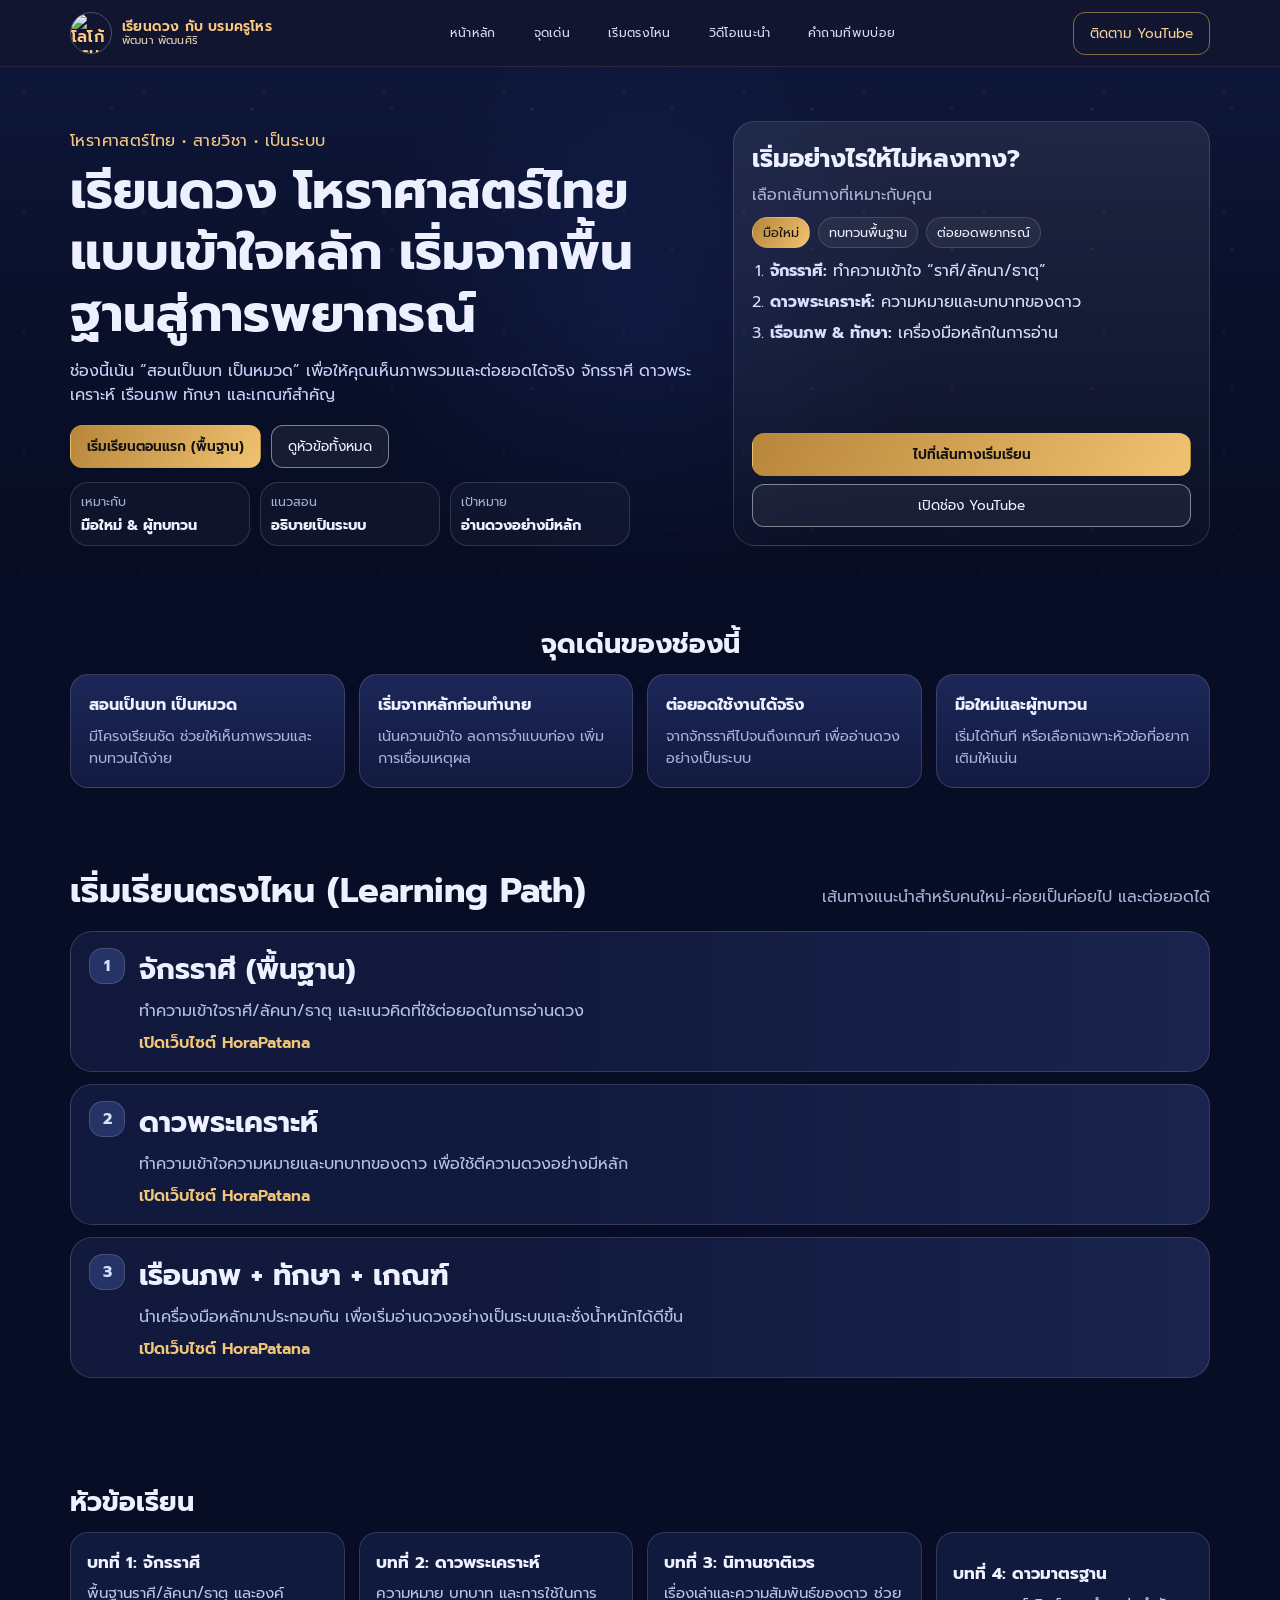
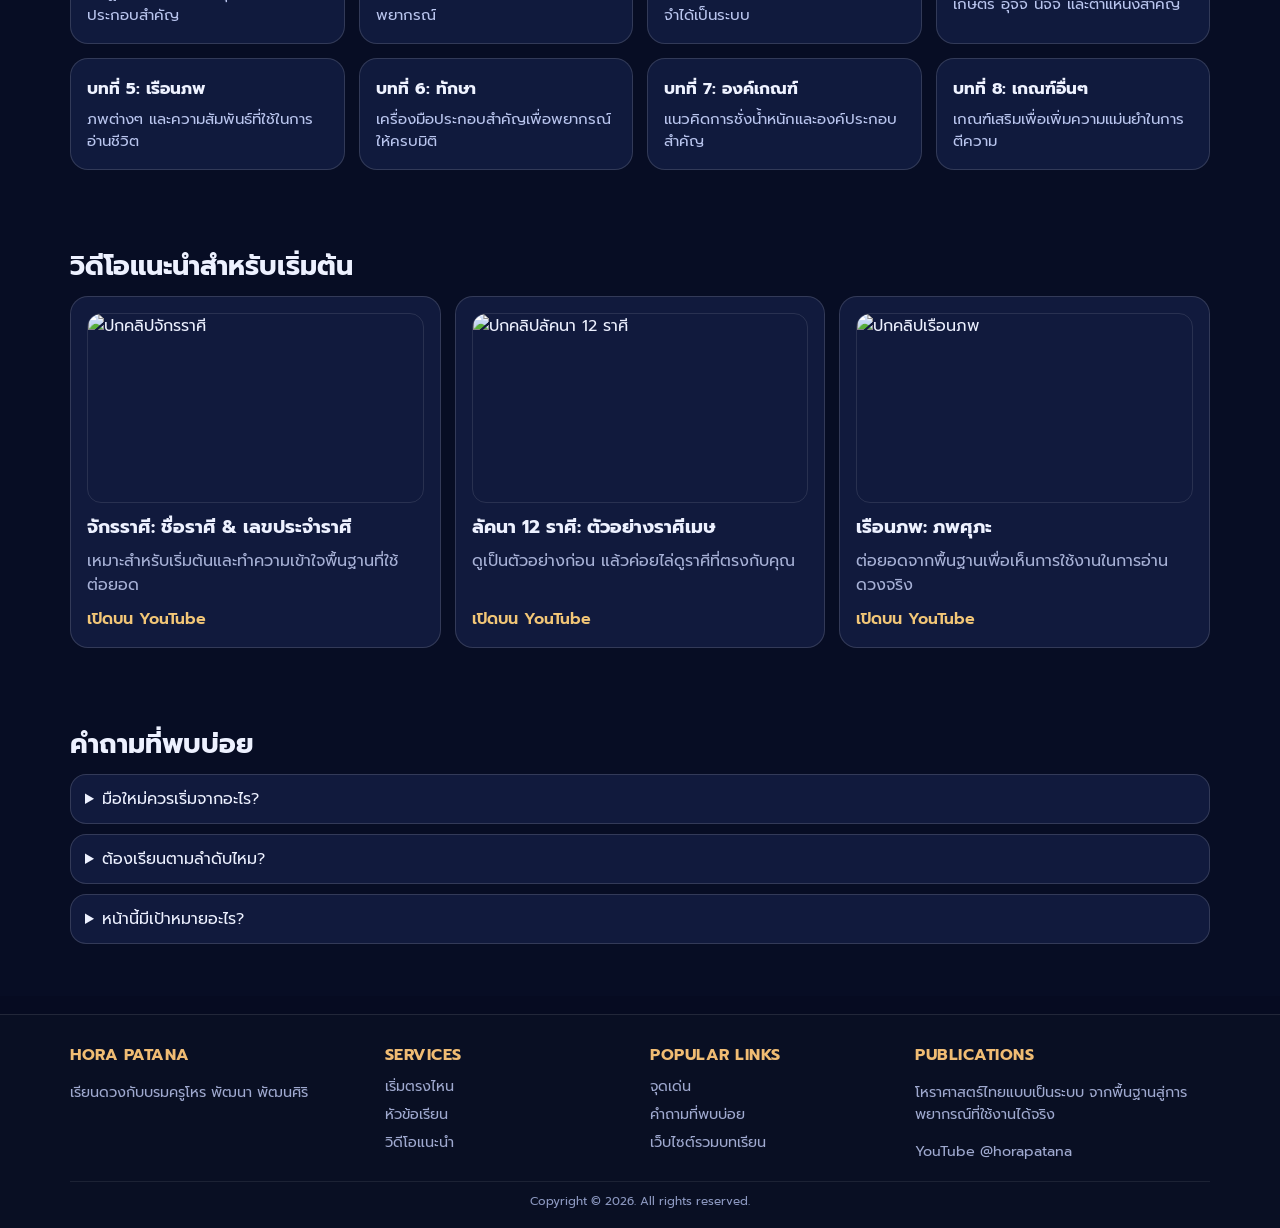
==== index.html @ c42ffae3 "Add files via upload" ====
<!DOCTYPE html>
<html lang="th">
  <head>
    <meta charset="UTF-8" />
    <meta name="viewport" content="width=device-width, initial-scale=1.0" />
    <title>เรียนดวงกับบรมครูโหร | Landing Page</title>
    <meta
      name="description"
      content="Landing page แนะนำการเรียนโหราศาสตร์ไทยแบบเป็นระบบจากพื้นฐานสู่การพยากรณ์"
    />
    <link rel="preconnect" href="https://fonts.googleapis.com" />
    <link rel="preconnect" href="https://fonts.gstatic.com" crossorigin />
    <link
      href="https://fonts.googleapis.com/css2?family=Prompt:wght@300;400;500;600;700&display=swap"
      rel="stylesheet"
    />
    <link rel="stylesheet" href="styles.css" />
  </head>
  <body>
    <header class="site-header" id="top">
      <div class="container nav-wrap">
        <a class="logo" href="#top" draggable="false">
          <img
            class="logo-mark"
            src="C:/Users/ADMIN999/.cursor/projects/c-Users-ADMIN999-OneDrive-Desktop-New-folder/assets/c__Users_ADMIN999_AppData_Roaming_Cursor_User_workspaceStorage_b27bbf52582cf2f184b9f9a154498029_images_channels4_profile-04f10a91-3b5a-4180-96c0-086bf38eebc3.png"
            alt="โลโก้บรมครูโหร"
            draggable="false"
          />
          <span class="logo-text">
            เรียนดวง กับ บรมครูโหร
            <small>พัฒนา พัฒนศิริ</small>
          </span>
        </a>
        <nav class="main-nav" aria-label="เมนูหลัก">
          <a href="#top">หน้าหลัก</a>
          <a href="#highlights">จุดเด่น</a>
          <a href="#path">เริ่มตรงไหน</a>
          <a href="#videos">วิดีโอแนะนำ</a>
          <a href="#faq">คำถามที่พบบ่อย</a>
        </nav>
        <a class="btn btn-outline" href="https://www.youtube.com/@horapatana/videos" target="_blank" rel="noreferrer">ติดตาม YouTube</a>
      </div>
    </header>

    <main>
      <section class="hero">
        <div class="container hero-a">
          <div class="hero-main">
            <p class="hero-kicker">โหราศาสตร์ไทย • สายวิชา • เป็นระบบ</p>
            <h1>เรียนดวง โหราศาสตร์ไทย แบบเข้าใจหลัก เริ่มจากพื้นฐานสู่การพยากรณ์</h1>
            <p class="hero-desc">
              ช่องนี้เน้น “สอนเป็นบท เป็นหมวด” เพื่อให้คุณเห็นภาพรวมและต่อยอดได้จริง
              จักรราศี ดาวพระเคราะห์ เรือนภพ ทักษา และเกณฑ์สำคัญ
            </p>
            <div class="hero-actions">
              <a class="btn btn-gold" href="#path">เริ่มเรียนตอนแรก (พื้นฐาน)</a>
              <a class="btn btn-ghost light" href="#topics">ดูหัวข้อทั้งหมด</a>
            </div>
            <div class="hero-mini-grid hero-mini-below">
              <div class="hero-mini-card">
                <span>เหมาะกับ</span>
                <strong>มือใหม่ & ผู้ทบทวน</strong>
              </div>
              <div class="hero-mini-card">
                <span>แนวสอน</span>
                <strong>อธิบายเป็นระบบ</strong>
              </div>
              <div class="hero-mini-card">
                <span>เป้าหมาย</span>
                <strong>อ่านดวงอย่างมีหลัก</strong>
              </div>
            </div>
          </div>

          <aside class="hero-guide-card">
            <h3>เริ่มอย่างไรให้ไม่หลงทาง?</h3>
            <p>เลือกเส้นทางที่เหมาะกับคุณ</p>
            <div class="hero-guide-tags">
              <span class="active">มือใหม่</span>
              <span>ทบทวนพื้นฐาน</span>
              <span>ต่อยอดพยากรณ์</span>
            </div>
            <ol>
              <li><strong>จักรราศี:</strong> ทำความเข้าใจ “ราศี/ลัคนา/ธาตุ”</li>
              <li><strong>ดาวพระเคราะห์:</strong> ความหมายและบทบาทของดาว</li>
              <li><strong>เรือนภพ & ทักษา:</strong> เครื่องมือหลักในการอ่าน</li>
            </ol>
            <a class="btn btn-gold guide-main-btn" href="#path">ไปที่เส้นทางเริ่มเรียน</a>
            <a class="btn btn-ghost light guide-sub-btn" href="https://www.youtube.com/@horapatana/videos" target="_blank" rel="noreferrer">เปิดช่อง YouTube</a>
          </aside>
        </div>
      </section>

      <section id="highlights" class="section section-dark">
        <div class="container">
          <h2 class="section-title">จุดเด่นของช่องนี้</h2>
          <div class="features-row">
            <article class="feature-card">
              <h3>สอนเป็นบท เป็นหมวด</h3>
              <p>มีโครงเรียนชัด ช่วยให้เห็นภาพรวมและทบทวนได้ง่าย</p>
            </article>
            <article class="feature-card">
              <h3>เริ่มจากหลักก่อนทำนาย</h3>
              <p>เน้นความเข้าใจ ลดการจำแบบท่อง เพิ่มการเชื่อมเหตุผล</p>
            </article>
            <article class="feature-card">
              <h3>ต่อยอดใช้งานได้จริง</h3>
              <p>จากจักรราศีไปจนถึงเกณฑ์ เพื่ออ่านดวงอย่างเป็นระบบ</p>
            </article>
            <article class="feature-card">
              <h3>มือใหม่และผู้ทบทวน</h3>
              <p>เริ่มได้ทันที หรือเลือกเฉพาะหัวข้อที่อยากเติมให้แน่น</p>
            </article>
          </div>
        </div>
      </section>

      <section id="path" class="section section-dark compact-top">
        <div class="container">
          <div class="path-head">
            <h2>เริ่มเรียนตรงไหน (Learning Path)</h2>
            <p>เส้นทางแนะนำสำหรับคนใหม่-ค่อยเป็นค่อยไป และต่อยอดได้</p>
          </div>

          <div class="path-list">
            <article class="path-item">
              <span class="path-number">1</span>
              <div class="path-content">
                <h3>จักรราศี (พื้นฐาน)</h3>
                <p>ทำความเข้าใจราศี/ลัคนา/ธาตุ และแนวคิดที่ใช้ต่อยอดในการอ่านดวง</p>
                <a href="coming-soon.html">เปิดเว็บไซต์ HoraPatana</a>
              </div>
            </article>
            <article class="path-item">
              <span class="path-number">2</span>
              <div class="path-content">
                <h3>ดาวพระเคราะห์</h3>
                <p>ทำความเข้าใจความหมายและบทบาทของดาว เพื่อใช้ตีความดวงอย่างมีหลัก</p>
                <a href="coming-soon.html">เปิดเว็บไซต์ HoraPatana</a>
              </div>
            </article>
            <article class="path-item">
              <span class="path-number">3</span>
              <div class="path-content">
                <h3>เรือนภพ + ทักษา + เกณฑ์</h3>
                <p>นำเครื่องมือหลักมาประกอบกัน เพื่อเริ่มอ่านดวงอย่างเป็นระบบและชั่งน้ำหนักได้ดีขึ้น</p>
                <a href="coming-soon.html">เปิดเว็บไซต์ HoraPatana</a>
              </div>
            </article>
          </div>

        </div>
      </section>

      <section id="topics" class="section section-dark">
        <div class="container">
          <h2 class="section-title">หัวข้อเรียน</h2>
          <div class="zodiac-grid" aria-label="หมวดบทเรียน">
            <a class="zodiac-item" href="coming-soon.html">
              <h3>บทที่ 1: จักรราศี</h3>
              <p>พื้นฐานราศี/ลัคนา/ธาตุ และองค์ประกอบสำคัญ</p>
            </a>
            <a class="zodiac-item" href="coming-soon.html">
              <h3>บทที่ 2: ดาวพระเคราะห์</h3>
              <p>ความหมาย บทบาท และการใช้ในการพยากรณ์</p>
            </a>
            <a class="zodiac-item" href="coming-soon.html">
              <h3>บทที่ 3: นิทานชาติเวร</h3>
              <p>เรื่องเล่าและความสัมพันธ์ของดาว ช่วยจำได้เป็นระบบ</p>
            </a>
            <a class="zodiac-item" href="coming-soon.html">
              <h3>บทที่ 4: ดาวมาตรฐาน</h3>
              <p>เกษตร อุจจ์ นิจจ์ และตำแหน่งสำคัญ</p>
            </a>
            <a class="zodiac-item" href="coming-soon.html">
              <h3>บทที่ 5: เรือนภพ</h3>
              <p>ภพต่างๆ และความสัมพันธ์ที่ใช้ในการอ่านชีวิต</p>
            </a>
            <a class="zodiac-item" href="coming-soon.html">
              <h3>บทที่ 6: ทักษา</h3>
              <p>เครื่องมือประกอบสำคัญเพื่อพยากรณ์ให้ครบมิติ</p>
            </a>
            <a class="zodiac-item" href="coming-soon.html">
              <h3>บทที่ 7: องค์เกณฑ์</h3>
              <p>แนวคิดการชั่งน้ำหนักและองค์ประกอบสำคัญ</p>
            </a>
            <a class="zodiac-item" href="coming-soon.html">
              <h3>บทที่ 8: เกณฑ์อื่นๆ</h3>
              <p>เกณฑ์เสริมเพื่อเพิ่มความแม่นยำในการตีความ</p>
            </a>
          </div>
        </div>
      </section>

      <section id="videos" class="section section-dark compact-top">
        <div class="container">
          <h2 class="section-title">วิดีโอแนะนำสำหรับเริ่มต้น</h2>
          <div class="video-row">
            <a class="video-card" href="https://www.youtube.com/watch?v=SZihIAw5Z1U" target="_blank" rel="noreferrer">
              <img class="video-thumb" src="https://img.youtube.com/vi/SZihIAw5Z1U/hqdefault.jpg" alt="ปกคลิปจักรราศี" />
              <h3>จักรราศี: ชื่อราศี & เลขประจำราศี</h3>
              <p>เหมาะสำหรับเริ่มต้นและทำความเข้าใจพื้นฐานที่ใช้ต่อยอด</p>
              <span class="video-link">เปิดบน YouTube</span>
            </a>
            <a class="video-card" href="https://www.youtube.com/watch?v=azlCmccQvAM" target="_blank" rel="noreferrer">
              <img class="video-thumb" src="https://img.youtube.com/vi/azlCmccQvAM/hqdefault.jpg" alt="ปกคลิปลัคนา 12 ราศี" />
              <h3>ลัคนา 12 ราศี: ตัวอย่างราศีเมษ</h3>
              <p>ดูเป็นตัวอย่างก่อน แล้วค่อยไล่ดูราศีที่ตรงกับคุณ</p>
              <span class="video-link">เปิดบน YouTube</span>
            </a>
            <a class="video-card" href="https://www.youtube.com/watch?v=VV6qqgddjss" target="_blank" rel="noreferrer">
              <img class="video-thumb" src="https://img.youtube.com/vi/VV6qqgddjss/hqdefault.jpg" alt="ปกคลิปเรือนภพ" />
              <h3>เรือนภพ: ภพศุภะ</h3>
              <p>ต่อยอดจากพื้นฐานเพื่อเห็นการใช้งานในการอ่านดวงจริง</p>
              <span class="video-link">เปิดบน YouTube</span>
            </a>
          </div>
        </div>
      </section>

      <section id="faq" class="section section-dark compact-top">
        <div class="container">
          <h2 class="section-title">คำถามที่พบบ่อย</h2>
          <div class="faq-list">
            <details>
              <summary>มือใหม่ควรเริ่มจากอะไร?</summary>
              <p>เริ่มจากจักรราศี แล้วค่อยต่อด้วยดาวพระเคราะห์ และเรือนภพ + ทักษา</p>
            </details>
            <details>
              <summary>ต้องเรียนตามลำดับไหม?</summary>
              <p>แนะนำให้เรียงช่วงพื้นฐานก่อน หลังจากนั้นเลือกหัวข้อเสริมได้ตามจุดอ่อน</p>
            </details>
            <details>
              <summary>หน้านี้มีเป้าหมายอะไร?</summary>
              <p>เป็นหน้าแนะนำช่องและนำทางการเรียนให้คนใหม่เริ่มได้ทันที</p>
            </details>
          </div>
        </div>
      </section>
    </main>

    <footer class="site-footer">
      <div class="container footer-grid">
        <div>
          <h4>HORA PATANA</h4>
          <p>เรียนดวงกับบรมครูโหร พัฒนา พัฒนศิริ</p>
        </div>
        <div>
          <h4>SERVICES</h4>
          <ul>
            <li><a href="#path">เริ่มตรงไหน</a></li>
            <li><a href="#topics">หัวข้อเรียน</a></li>
            <li><a href="#videos">วิดีโอแนะนำ</a></li>
          </ul>
        </div>
        <div>
          <h4>POPULAR LINKS</h4>
          <ul>
            <li><a href="#highlights">จุดเด่น</a></li>
            <li><a href="#faq">คำถามที่พบบ่อย</a></li>
            <li><a href="https://onothai.github.io/M1/" target="_blank" rel="noreferrer">เว็บไซต์รวมบทเรียน</a></li>
          </ul>
        </div>
        <div>
          <h4>PUBLICATIONS</h4>
          <p>โหราศาสตร์ไทยแบบเป็นระบบ จากพื้นฐานสู่การพยากรณ์ที่ใช้งานได้จริง</p>
          <a href="https://www.youtube.com/@horapatana/videos" target="_blank" rel="noreferrer">YouTube @horapatana</a>
        </div>
      </div>
      <div class="container copyright">Copyright © <span id="year"></span>. All rights reserved.</div>
    </footer>

    <script src="script.js"></script>
  </body>
</html>
---- styles.css ----
:root {
  --bg: #060b21;
  --bg2: #0a1333;
  --text: #edf1ff;
  --muted: #a7b1d6;
  --gold: #d5a55a;
  --card: #111a3d;
  --line: rgba(255, 255, 255, 0.14);
}

* {
  box-sizing: border-box;
}

html,
body {
  margin: 0;
  padding: 0;
  font-family: "Prompt", sans-serif;
  color: var(--text);
  background: var(--bg);
}

a {
  text-decoration: none;
  color: inherit;
}

.container {
  width: min(1140px, 92%);
  margin: 0 auto;
}

img {
  max-width: 100%;
  height: auto;
}

.site-header {
  background: #11152f;
  border-bottom: 1px solid rgba(255, 255, 255, 0.08);
  position: sticky;
  top: 0;
  z-index: 20;
}

.nav-wrap {
  min-height: 66px;
  display: flex;
  align-items: center;
  justify-content: space-between;
  gap: 16px;
}

.logo {
  display: inline-flex;
  align-items: center;
  gap: 10px;
  color: #ffca80;
  font-weight: 600;
  letter-spacing: 0.2px;
  line-height: 1.05;
}

.logo-mark {
  width: 42px;
  height: 42px;
  border-radius: 999px;
  object-fit: cover;
  border: 1px solid rgba(255, 255, 255, 0.25);
  flex: 0 0 42px;
}

.logo-text {
  display: inline-flex;
  flex-direction: column;
  font-size: 0.86rem;
  white-space: nowrap;
}

.logo-text small {
  font-size: 0.68rem;
  color: #e8d7b9;
  margin-top: 1px;
  font-weight: 400;
}

.main-nav {
  display: flex;
  gap: 20px;
}

.main-nav a {
  text-transform: uppercase;
  font-size: 0.77rem;
  color: #d6dcfa;
  letter-spacing: 0.3px;
  padding: 5px 9px;
  border-radius: 10px;
  transition: background-color 0.2s ease, color 0.2s ease;
}

.main-nav a:hover {
  background: rgba(255, 255, 255, 0.1);
  color: #ffffff;
}

.btn {
  display: inline-flex;
  align-items: center;
  justify-content: center;
  border-radius: 12px;
  padding: 10px 16px;
  font-size: 0.85rem;
  border: 1px solid transparent;
  transition: 0.2s ease;
}

.btn:hover {
  opacity: 0.9;
}

.btn-outline {
  border-color: rgba(213, 165, 90, 0.6);
  color: #f3cf95;
}

.btn-ghost {
  border-color: rgba(255, 255, 255, 0.45);
  color: var(--text);
}

.btn-ghost.light {
  background: rgba(255, 255, 255, 0.06);
}

.btn-gold {
  background: linear-gradient(120deg, #b8863b, #f0c270);
  color: #111;
  font-weight: 600;
}

.hero {
  padding: 54px 0 26px;
  background: linear-gradient(rgba(6, 11, 33, 0.5), rgba(6, 11, 33, 0.75)),
    radial-gradient(circle at center, rgba(70, 106, 252, 0.3), transparent 42%),
    radial-gradient(circle at 20% 20%, rgba(255, 255, 255, 0.14) 0 1px, transparent 2px),
    radial-gradient(circle at 80% 30%, rgba(255, 255, 255, 0.14) 0 1px, transparent 2px),
    linear-gradient(180deg, #172251 0%, #091026 100%);
  background-size: auto, auto, 120px 120px, 140px 140px, auto;
}

.hero-a {
  display: grid;
  grid-template-columns: 1.2fr 0.9fr;
  gap: 28px;
  align-items: start;
}

.hero-main {
  padding-top: 8px;
}

.hero-kicker {
  color: #f5c889;
  margin: 0 0 8px;
  letter-spacing: 0.4px;
}

.hero h1 {
  margin: 0 0 14px;
  font-size: clamp(2.2rem, 4vw, 4.1rem);
  line-height: 1.2;
  text-transform: none;
}

.hero-desc {
  color: #cad3f8;
  max-width: 70ch;
  margin: 0 0 18px;
}

.hero-actions {
  display: flex;
  gap: 10px;
  margin-bottom: 14px;
}

.hero-mini-grid {
  display: grid;
  gap: 10px;
  grid-template-columns: repeat(3, minmax(0, 1fr));
}

.hero-mini-below {
  margin-top: 6px;
  max-width: 560px;
}

.hero-mini-card {
  border: 1px solid var(--line);
  background: rgba(255, 255, 255, 0.03);
  border-radius: 18px;
  padding: 9px 10px;
}

.hero-mini-card span {
  color: var(--muted);
  font-size: 0.78rem;
  display: block;
}

.hero-mini-card strong {
  margin-top: 3px;
  font-size: 0.9rem;
  display: block;
}

.hero-guide-card {
  border: 1px solid var(--line);
  background: linear-gradient(180deg, rgba(255, 255, 255, 0.08), rgba(255, 255, 255, 0.02));
  border-radius: 22px;
  padding: 18px;
  align-self: stretch;
  height: 100%;
  display: flex;
  flex-direction: column;
}

.hero-guide-card h3 {
  margin: 0 0 6px;
  font-size: 1.55rem;
}

.hero-guide-card > p {
  margin: 0 0 10px;
  color: var(--muted);
}

.hero-guide-tags {
  display: flex;
  gap: 8px;
  margin-bottom: 10px;
  flex-wrap: wrap;
}

.hero-guide-tags span {
  border: 1px solid var(--line);
  background: rgba(255, 255, 255, 0.05);
  border-radius: 999px;
  padding: 5px 10px;
  font-size: 0.8rem;
}

.hero-guide-tags span.active {
  color: #131313;
  background: linear-gradient(120deg, #b8863b, #f0c270);
}

.hero-guide-card ol {
  margin: 0 0 12px 18px;
  padding: 0;
  line-height: 1.7;
}

.hero-guide-card li {
  margin-bottom: 4px;
  color: #d7dfff;
}

.guide-main-btn,
.guide-sub-btn {
  width: 100%;
}

.guide-main-btn {
  margin-top: auto;
}

.guide-sub-btn {
  margin-top: 8px;
}

.section {
  padding: 52px 0;
}

.section-dark {
  background: #070d24;
}

.section-title {
  text-align: center;
  text-transform: uppercase;
  margin: 0 0 10px;
  font-size: clamp(1.3rem, 2.1vw, 2rem);
}

#topics .section-title {
  text-align: left;
  text-transform: none;
}

#videos .section-title,
#faq .section-title {
  text-align: left;
  text-transform: none;
}

.section-subtitle {
  text-align: center;
  color: var(--muted);
  max-width: 80ch;
  margin: 0 auto 24px;
}

.features-row {
  display: grid;
  gap: 14px;
  grid-template-columns: repeat(4, minmax(0, 1fr));
}

.feature-card {
  background: linear-gradient(180deg, #1c2758, #121a40);
  border: 1px solid var(--line);
  padding: 18px;
  border-radius: 18px;
}

.feature-card h3 {
  margin: 0 0 8px;
  font-size: 1rem;
}

.feature-card p {
  margin: 0;
  color: var(--muted);
  font-size: 0.9rem;
}

.stats-band {
  background: linear-gradient(180deg, rgba(14, 27, 63, 0.8), rgba(10, 18, 43, 0.8)),
    radial-gradient(circle at 30% 30%, rgba(255, 255, 255, 0.14) 0 1px, transparent 2px);
  border-top: 1px solid rgba(255, 255, 255, 0.1);
  border-bottom: 1px solid rgba(255, 255, 255, 0.1);
}

.stats-grid {
  display: grid;
  grid-template-columns: repeat(4, minmax(0, 1fr));
  padding: 22px 0;
  gap: 10px;
}

.stat-item {
  display: flex;
  align-items: center;
  justify-content: center;
  gap: 10px;
  min-height: 34px;
}

.stat-icon {
  width: 22px;
  text-align: center;
  color: #eef2ff;
  font-size: 1.05rem;
  opacity: 0.95;
}

.stat-text {
  color: #eef2ff;
  font-size: 1.06rem;
  font-weight: 500;
  white-space: nowrap;
}

.zodiac-grid {
  display: grid;
  grid-template-columns: repeat(4, minmax(0, 1fr));
  gap: 14px;
}

.zodiac-item {
  border: 1px solid var(--line);
  background: #101a3d;
  padding: 14px 16px;
  text-align: left;
  display: flex;
  flex-direction: column;
  justify-content: center;
  border-radius: 18px;
  min-height: 112px;
  transition: transform 0.2s ease, border-color 0.2s ease, box-shadow 0.2s ease;
}

#topics .zodiac-item:hover {
  transform: translateY(-2px);
  border-color: rgba(213, 165, 90, 0.7);
  box-shadow: 0 10px 20px rgba(0, 0, 0, 0.24);
}

#topics .zodiac-item h3 {
  margin: 0 0 8px;
  font-size: 1.05rem;
  color: #eef2ff;
}

#topics .zodiac-item p {
  margin: 0;
  color: #b9c5ee;
  font-size: 0.94rem;
  line-height: 1.45;
}

.compact-top {
  padding-top: 24px;
}

.path-head {
  display: flex;
  align-items: baseline;
  justify-content: space-between;
  gap: 20px;
  margin-bottom: 14px;
}

.path-head h2 {
  margin: 0;
  font-size: clamp(1.5rem, 2.7vw, 2.2rem);
}

.path-head p {
  margin: 0;
  color: var(--muted);
}

.path-list {
  display: grid;
  gap: 12px;
}

.path-item {
  display: flex;
  align-items: flex-start;
  gap: 14px;
  border: 1px solid var(--line);
  border-radius: 22px;
  background: linear-gradient(270deg, rgba(86, 111, 210, 0.24), rgba(18, 26, 63, 0.95) 58%);
  padding: 16px 18px;
}

.path-number {
  width: 36px;
  height: 36px;
  border-radius: 14px;
  display: inline-flex;
  align-items: center;
  justify-content: center;
  background: rgba(94, 118, 209, 0.28);
  border: 1px solid rgba(255, 255, 255, 0.15);
  font-weight: 700;
  color: #d7e1ff;
  flex: 0 0 36px;
}

.path-content h3 {
  margin: 0 0 8px;
  font-size: 1.8rem;
}

.path-content p {
  margin: 0 0 8px;
  color: #b6c1ea;
}

.path-content a {
  color: #f2c677;
  font-weight: 600;
}

.path-cta {
  margin-top: 12px;
  border: 1px solid var(--line);
  border-radius: 16px;
  padding: 16px 18px;
  background: linear-gradient(90deg, rgba(255, 190, 100, 0.07), rgba(88, 112, 220, 0.12));
  display: flex;
  align-items: center;
  justify-content: space-between;
  gap: 16px;
}

.path-cta h3 {
  margin: 0 0 6px;
  font-size: 1.7rem;
}

.path-cta p {
  margin: 0;
  color: #cad3f8;
}

.path-cta-actions {
  display: flex;
  gap: 10px;
}

.two-col {
  display: grid;
  grid-template-columns: 1.1fr 1fr;
  gap: 20px;
}

.panel {
  border: 1px solid var(--line);
  background: #111a3d;
  padding: 18px;
}

.panel h2 {
  margin: 0 0 10px;
  text-transform: uppercase;
  font-size: 1.1rem;
}

.panel p {
  color: var(--muted);
  margin: 0 0 10px;
}

.bullet-list {
  margin: 0 0 18px;
  padding-left: 18px;
}

.bullet-list li {
  margin-bottom: 8px;
  color: #d1dbff;
}

.service-main {
  padding: 12px;
  background: rgba(255, 255, 255, 0.04);
  border: 1px solid var(--line);
}

.service-main h3 {
  margin: 0 0 6px;
}

.service-links {
  list-style: none;
  margin: 12px 0 0;
  padding: 0;
}

.service-links li + li {
  border-top: 1px solid rgba(255, 255, 255, 0.08);
}

.service-links a {
  display: block;
  padding: 10px 0;
  color: #d7dfff;
}

.video-row {
  display: grid;
  grid-template-columns: repeat(3, minmax(0, 1fr));
  gap: 14px;
}

.video-card {
  border: 1px solid var(--line);
  background: var(--card);
  padding: 16px;
  display: flex;
  flex-direction: column;
  border-radius: 18px;
  transition: transform 0.2s ease, border-color 0.2s ease, box-shadow 0.2s ease;
}

.video-card:hover {
  transform: translateY(-2px);
  border-color: rgba(213, 165, 90, 0.65);
  box-shadow: 0 10px 20px rgba(0, 0, 0, 0.25);
}

.video-thumb {
  width: 100%;
  aspect-ratio: 16 / 9;
  object-fit: cover;
  border-radius: 14px;
  border: 1px solid rgba(255, 255, 255, 0.1);
  margin-bottom: 10px;
}

.video-card h3 {
  margin: 0 0 8px;
}

.video-card p {
  margin: 0;
  color: var(--muted);
}

.video-link {
  margin-top: auto;
  padding-top: 10px;
  display: inline-flex;
  color: #f2c677;
  font-weight: 600;
}

.faq-list {
  max-width: none;
  width: 100%;
  margin: 0;
  display: grid;
  gap: 10px;
}

details {
  border: 1px solid var(--line);
  background: #111a3d;
  padding: 12px 14px;
  border-radius: 16px;
}

summary {
  cursor: pointer;
}

details p {
  color: var(--muted);
  margin: 8px 0 0;
}

.site-footer {
  background: #090f23;
  border-top: 1px solid rgba(255, 255, 255, 0.1);
  margin-top: 18px;
}

.footer-grid {
  padding: 28px 0 18px;
  display: grid;
  grid-template-columns: 1.2fr 1fr 1fr 1.2fr;
  gap: 20px;
}

.footer-grid h4 {
  color: #f0bc73;
  margin: 0 0 8px;
  letter-spacing: 0.5px;
}

.footer-grid p,
.footer-grid li,
.footer-grid a {
  color: #9fa9cf;
  font-size: 0.9rem;
}

.footer-grid ul {
  list-style: none;
  margin: 0;
  padding: 0;
}

.footer-grid li + li {
  margin-top: 6px;
}

.copyright {
  padding: 10px 0 18px;
  border-top: 1px solid rgba(255, 255, 255, 0.08);
  color: #8d99c1;
  font-size: 0.74rem;
  text-align: center;
}

@media (max-width: 1024px) {
  .main-nav {
    display: none;
  }

  .container {
    width: min(1140px, 94%);
  }

  .features-row,
  .zodiac-grid,
  .video-row {
    grid-template-columns: repeat(2, minmax(0, 1fr));
  }

  .stats-grid {
    grid-template-columns: repeat(2, minmax(0, 1fr));
  }

  .path-head,
  .path-cta {
    flex-direction: column;
    align-items: flex-start;
  }

  .hero-a {
    grid-template-columns: 1fr;
  }

  .hero-mini-below {
    max-width: none;
    margin-top: 0;
  }

  .hero-actions {
    flex-wrap: wrap;
  }

  .path-content h3 {
    font-size: 1.35rem;
  }

  .two-col,
  .footer-grid {
    grid-template-columns: 1fr;
  }
}

@media (max-width: 860px) {
  .nav-wrap {
    min-height: 62px;
  }

  .logo-mark {
    width: 36px;
    height: 36px;
    flex-basis: 36px;
  }

  .logo-text {
    font-size: 0.76rem;
  }

  .logo-text small {
    font-size: 0.62rem;
  }

  .hero {
    padding: 42px 0 18px;
  }

  .hero h1 {
    font-size: clamp(1.8rem, 6.2vw, 2.7rem);
  }

  .hero-desc {
    font-size: 0.96rem;
  }

  .hero-actions .btn {
    width: 100%;
  }

  .path-head h2 {
    font-size: 1.45rem;
  }

  .path-head p {
    font-size: 0.92rem;
  }
}

@media (max-width: 640px) {
  .container {
    width: min(1140px, 95%);
  }

  .features-row,
  .zodiac-grid,
  .video-row,
  .stats-grid {
    grid-template-columns: 1fr;
  }

  .stat-item {
    justify-content: flex-start;
  }

  .stat-text {
    white-space: normal;
  }

  .site-header .btn-outline {
    display: none;
  }

  .logo-text {
    font-size: 0.72rem;
  }

  .logo-text small {
    font-size: 0.58rem;
  }

  .hero-mini-grid {
    grid-template-columns: 1fr;
  }

  .hero h1 {
    font-size: clamp(1.5rem, 8vw, 2rem);
  }

  .hero-guide-card h3 {
    font-size: 1.15rem;
  }

  .hero-guide-card ol {
    margin-left: 16px;
  }

  .path-content h3 {
    font-size: 1.05rem;
  }

  .path-content p {
    font-size: 0.9rem;
  }

  .section {
    padding: 42px 0;
  }

  .compact-top {
    padding-top: 14px;
  }

  .video-card {
    padding: 12px;
  }

  .video-card h3 {
    font-size: 1rem;
  }

  .video-card p {
    font-size: 0.9rem;
  }

  .footer-grid {
    gap: 14px;
  }

  .path-cta h3 {
    font-size: 1.3rem;
  }
}

@media (max-width: 420px) {
  .btn {
    width: 100%;
  }

  .hero-actions {
    gap: 8px;
  }

  .hero-mini-card {
    padding: 8px 9px;
  }

  .zodiac-item {
    min-height: 96px;
    padding: 12px;
  }

  #topics .zodiac-item h3 {
    font-size: 0.98rem;
  }

  #topics .zodiac-item p {
    font-size: 0.86rem;
  }

  details {
    padding: 10px 11px;
  }
}
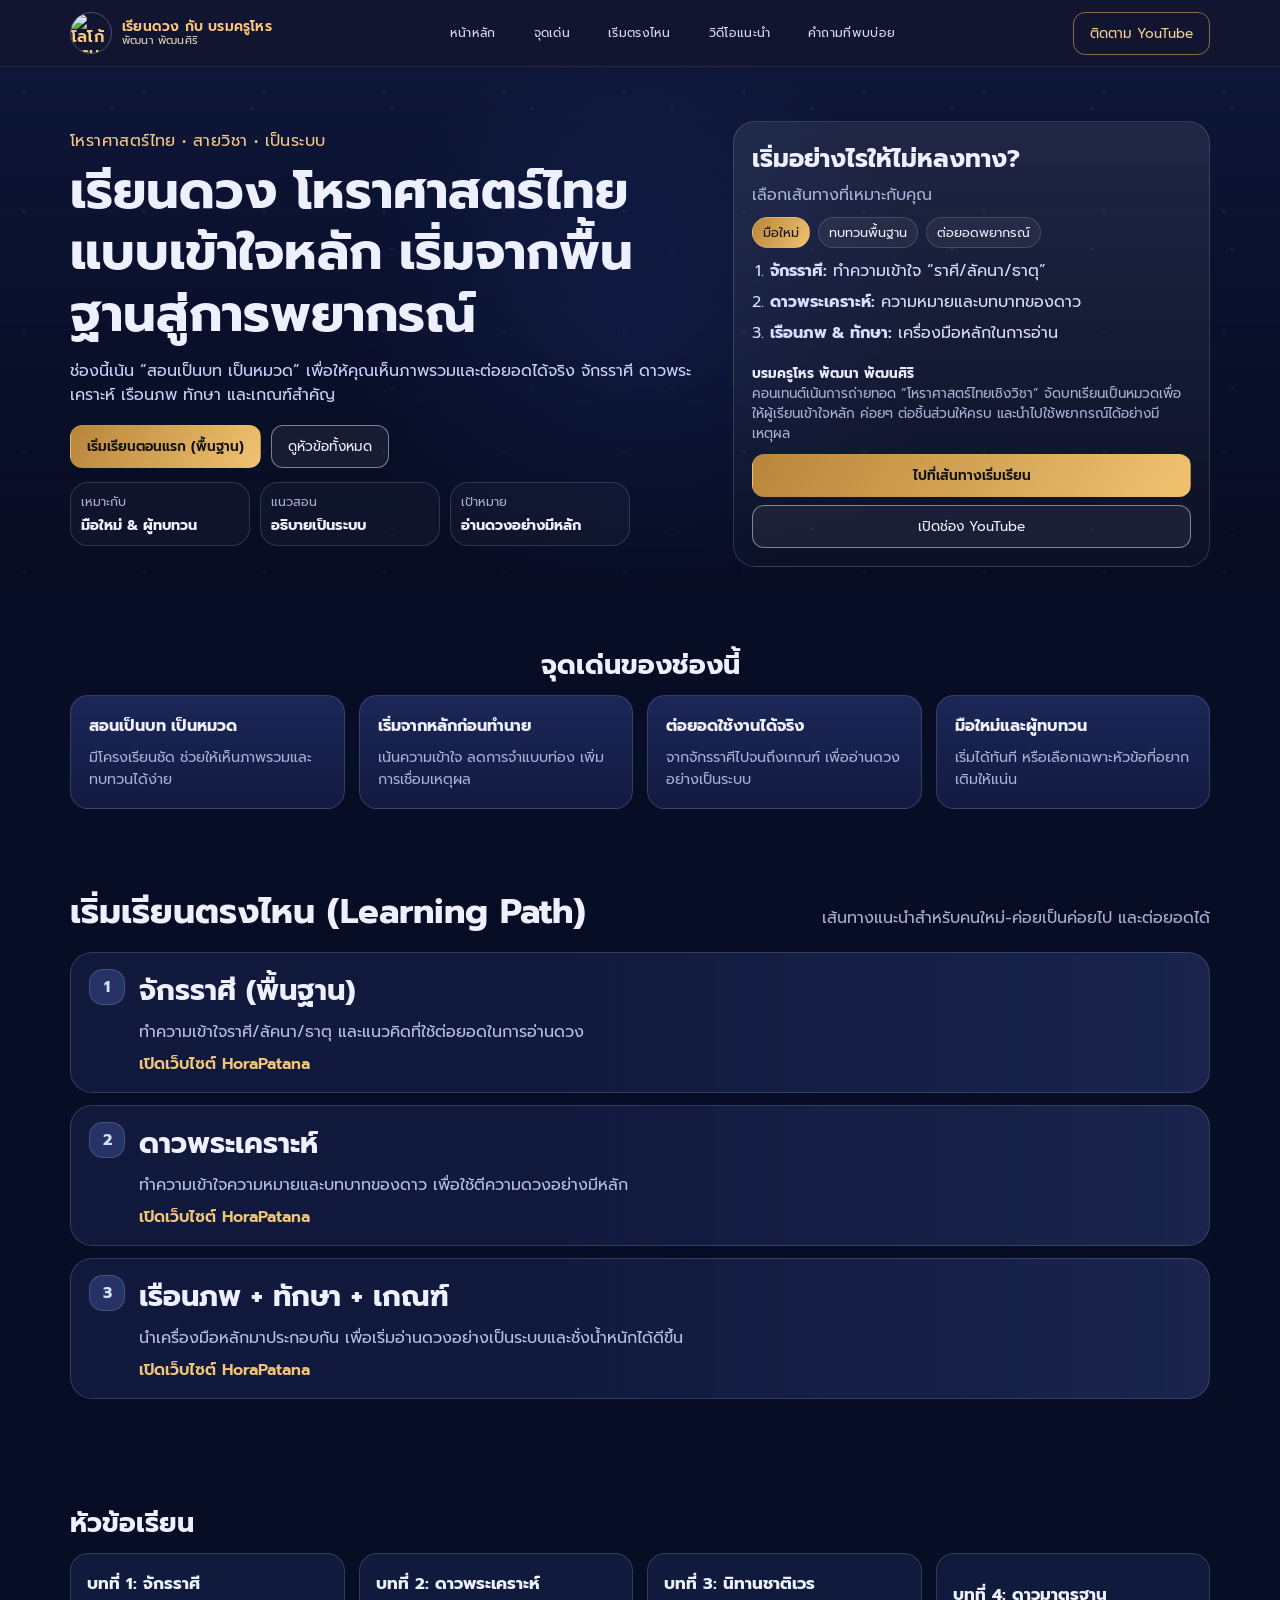
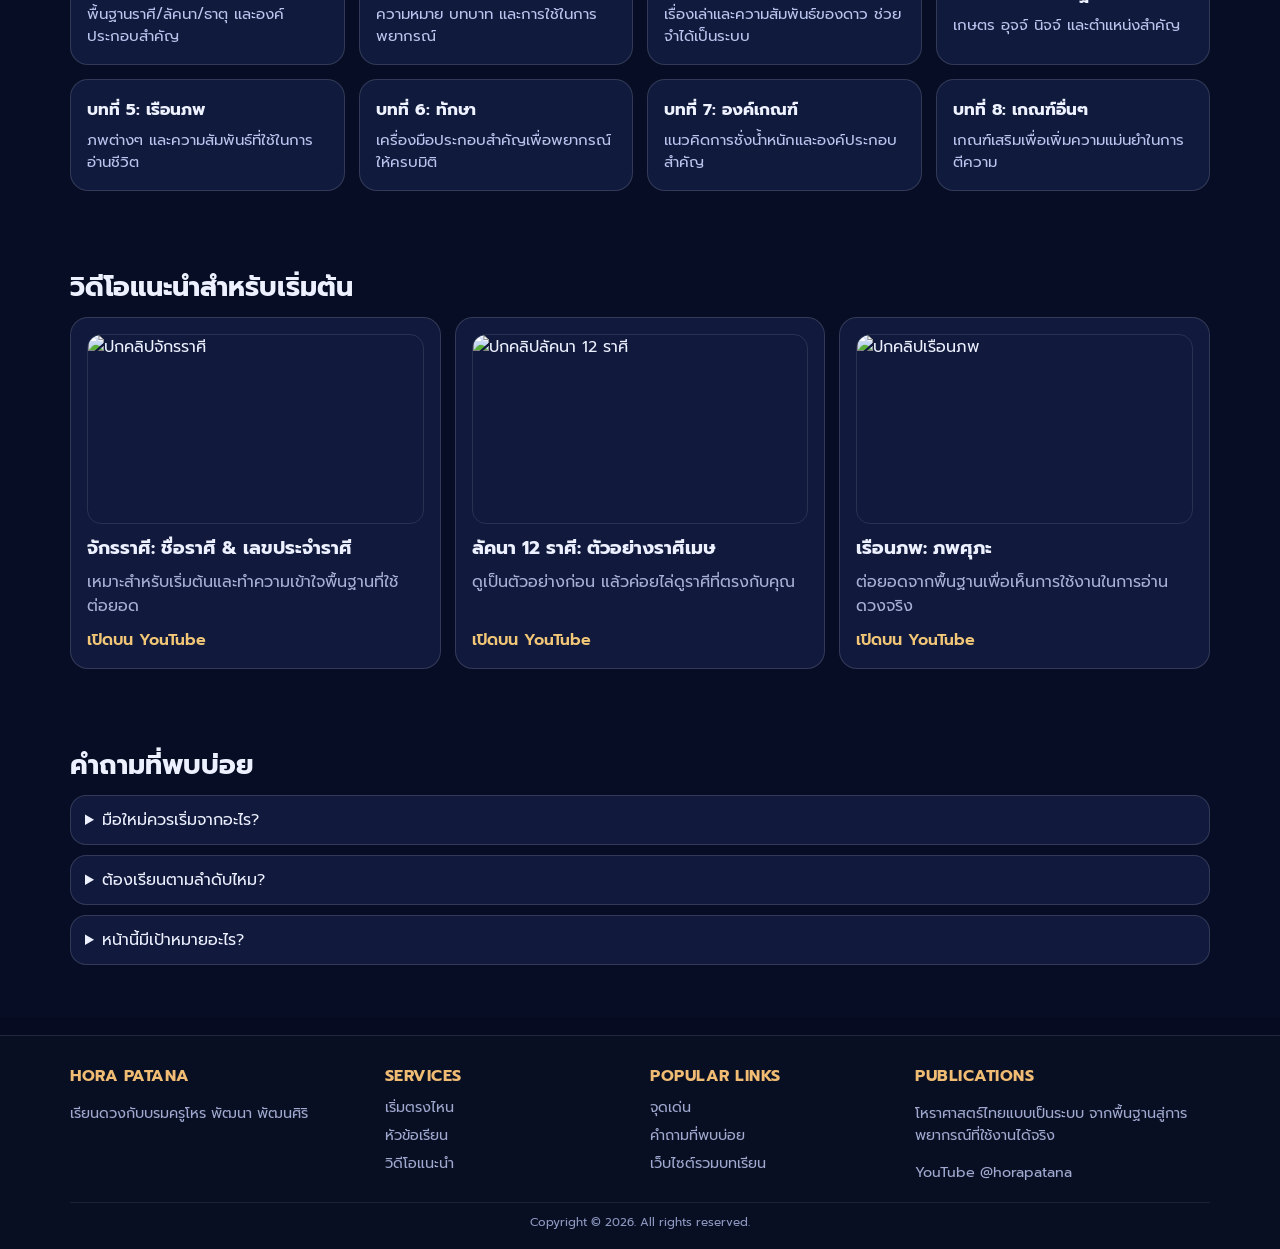
==== commit 69658f5e: "Add files via upload" ====
--- a/index.html
+++ b/index.html
@@ -22,7 +22,7 @@
         <a class="logo" href="#top" draggable="false">
           <img
             class="logo-mark"
-            src="C:/Users/ADMIN999/.cursor/projects/c-Users-ADMIN999-OneDrive-Desktop-New-folder/assets/c__Users_ADMIN999_AppData_Roaming_Cursor_User_workspaceStorage_b27bbf52582cf2f184b9f9a154498029_images_channels4_profile-04f10a91-3b5a-4180-96c0-086bf38eebc3.png"
+            src="https://yt3.googleusercontent.com/XH3SVeTXoUDwU-9yHjLz_KfqCAojqySurTWhiyEgvRlhELo9ay34xkU8yGybMVF1I_X8Fk4r8dE=s900-c-k-c0x00ffffff-no-rj"
             alt="โลโก้บรมครูโหร"
             draggable="false"
           />
@@ -85,6 +85,11 @@
               <li><strong>ดาวพระเคราะห์:</strong> ความหมายและบทบาทของดาว</li>
               <li><strong>เรือนภพ & ทักษา:</strong> เครื่องมือหลักในการอ่าน</li>
             </ol>
+            <p class="hero-guide-note">
+              <strong>บรมครูโหร พัฒนา พัฒนศิริ</strong><br />
+              คอนเทนต์เน้นการถ่ายทอด “โหราศาสตร์ไทยเชิงวิชา” จัดบทเรียนเป็นหมวดเพื่อให้ผู้เรียนเข้าใจหลัก
+              ค่อยๆ ต่อชิ้นส่วนให้ครบ และนำไปใช้พยากรณ์ได้อย่างมีเหตุผล
+            </p>
             <a class="btn btn-gold guide-main-btn" href="#path">ไปที่เส้นทางเริ่มเรียน</a>
             <a class="btn btn-ghost light guide-sub-btn" href="https://www.youtube.com/@horapatana/videos" target="_blank" rel="noreferrer">เปิดช่อง YouTube</a>
           </aside>
--- a/styles.css
+++ b/styles.css
@@ -279,6 +279,17 @@
 
 .guide-sub-btn {
   margin-top: 8px;
+}
+
+.hero-guide-note {
+  margin: 10px 0 0;
+  color: #b9c5ee;
+  font-size: 0.84rem;
+  line-height: 1.5;
+}
+
+.hero-guide-note strong {
+  color: #e7ecff;
 }
 
 .section {
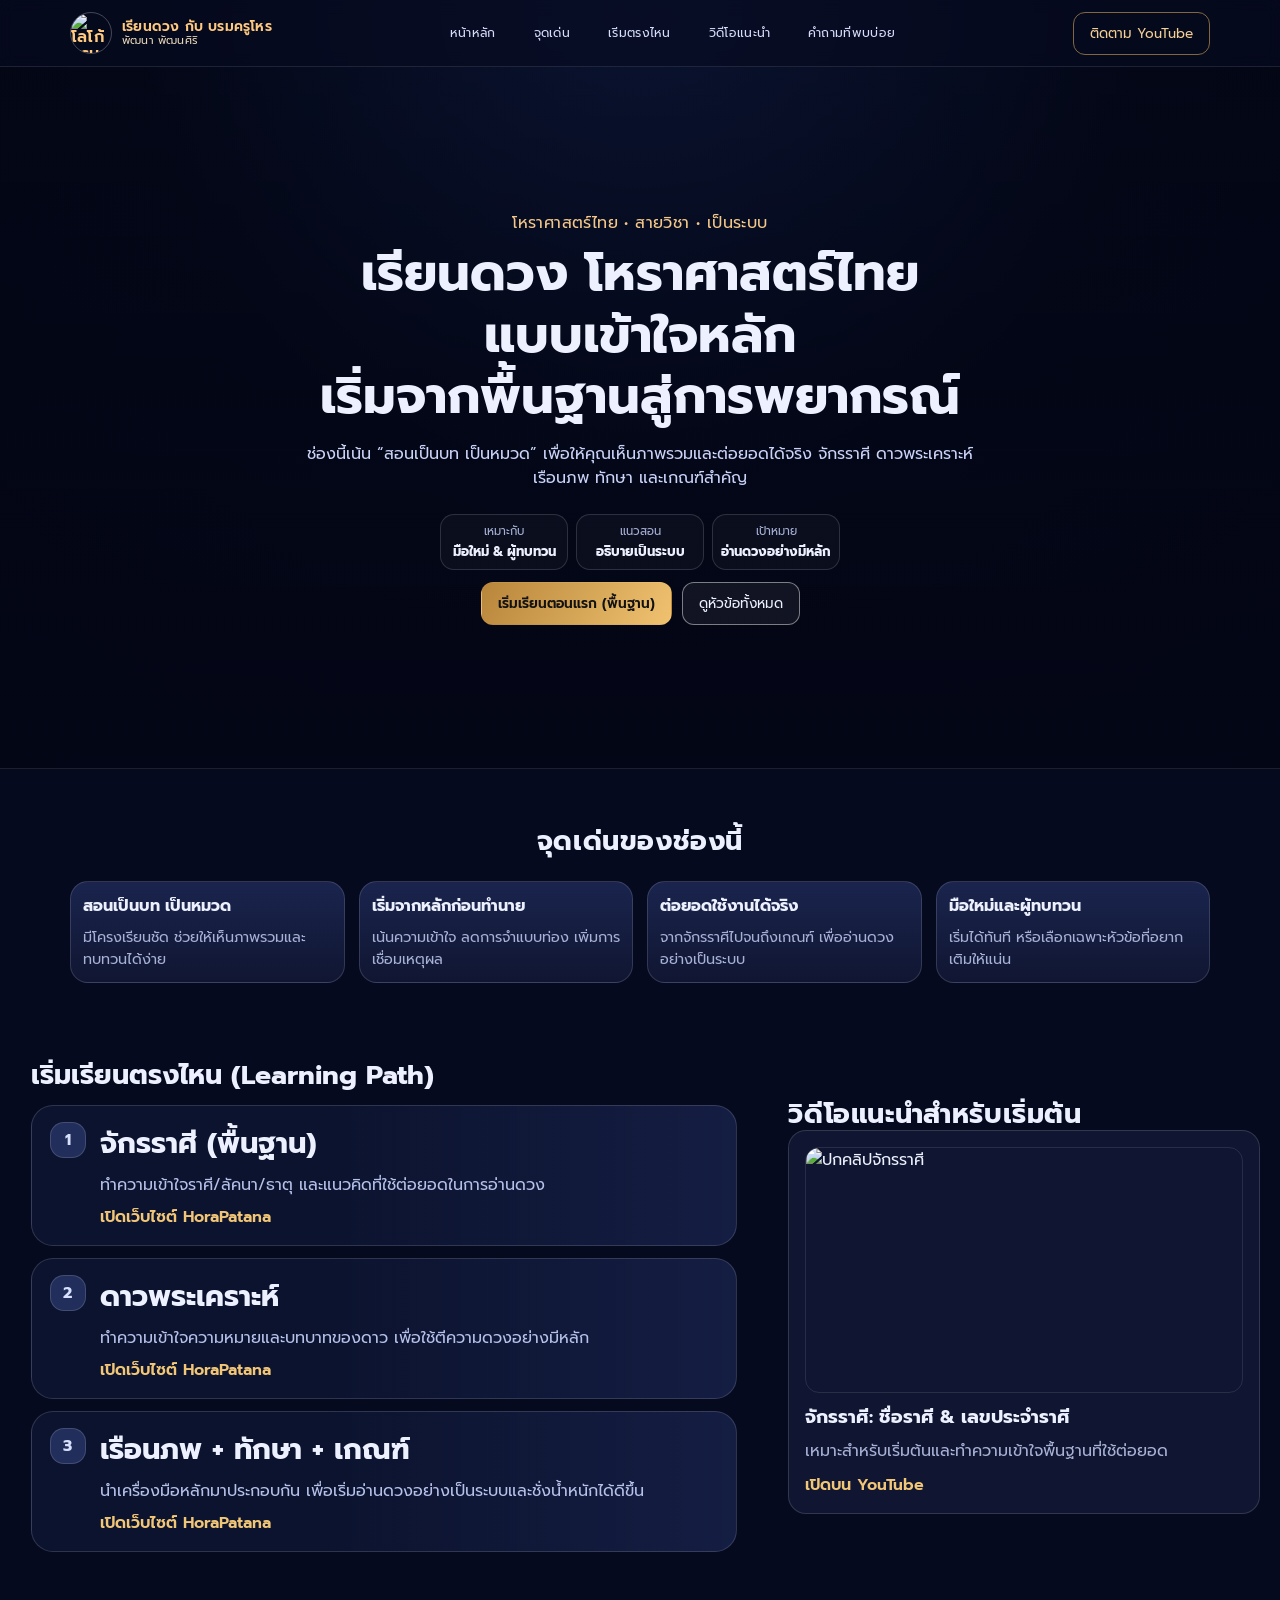
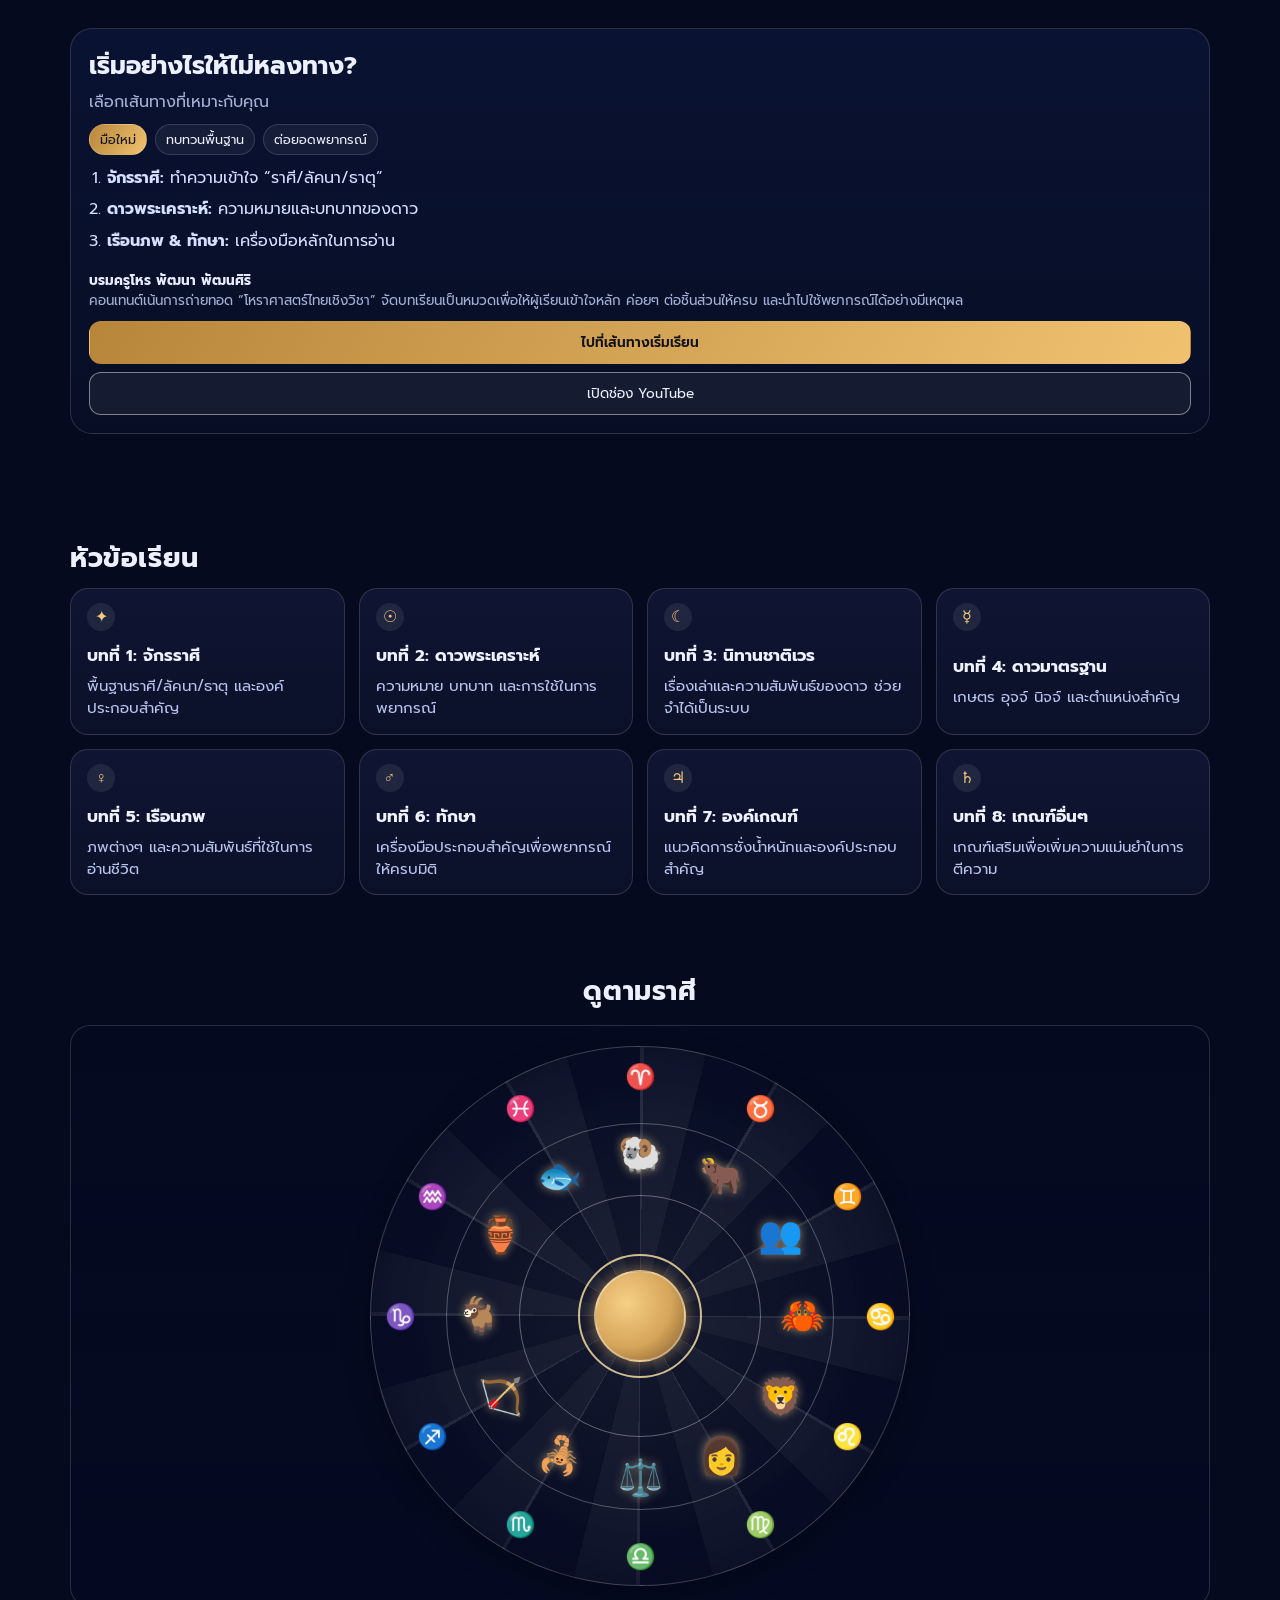
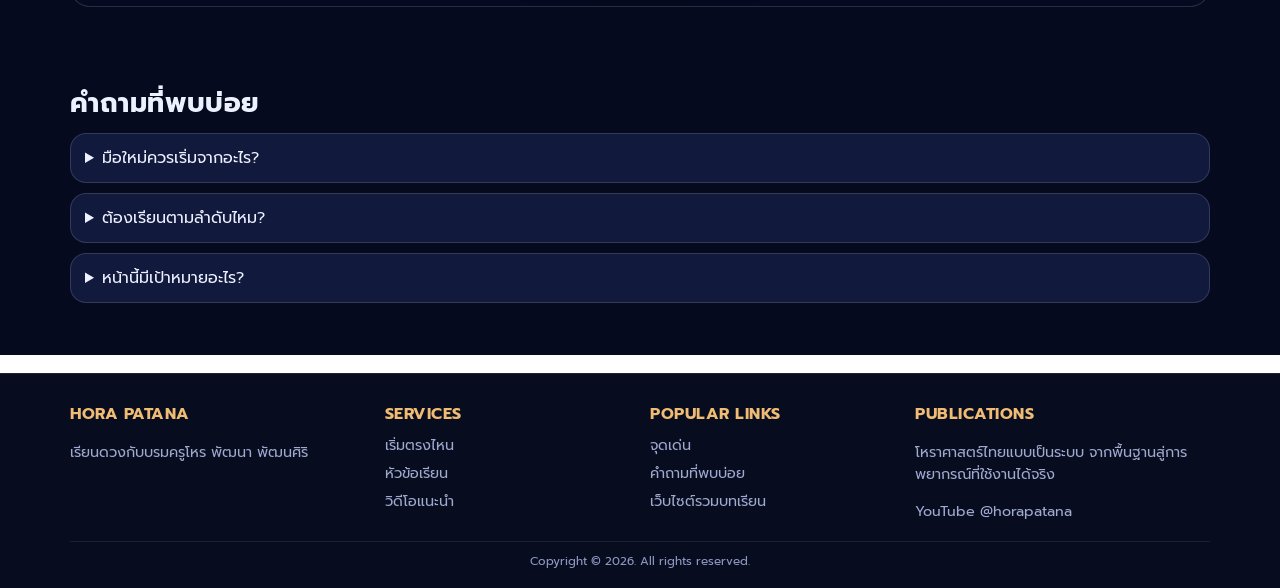
==== commit d00b9c5e: "Add files via upload" ====
--- a/index.html
+++ b/index.html
@@ -47,38 +47,129 @@
         <div class="container hero-a">
           <div class="hero-main">
             <p class="hero-kicker">โหราศาสตร์ไทย • สายวิชา • เป็นระบบ</p>
-            <h1>เรียนดวง โหราศาสตร์ไทย แบบเข้าใจหลัก เริ่มจากพื้นฐานสู่การพยากรณ์</h1>
+            <h1>เรียนดวง โหราศาสตร์ไทย <span class="keep-together">แบบเข้าใจหลัก</span> เริ่มจากพื้นฐานสู่การพยากรณ์</h1>
             <p class="hero-desc">
               ช่องนี้เน้น “สอนเป็นบท เป็นหมวด” เพื่อให้คุณเห็นภาพรวมและต่อยอดได้จริง
               จักรราศี ดาวพระเคราะห์ เรือนภพ ทักษา และเกณฑ์สำคัญ
             </p>
+            <div class="hero-mini-grid hero-mini-below">
+              <div class="hero-mini-card">
+                <span>เหมาะกับ</span>
+                <strong>มือใหม่ & ผู้ทบทวน</strong>
+              </div>
+              <div class="hero-mini-card">
+                <span>แนวสอน</span>
+                <strong>อธิบายเป็นระบบ</strong>
+              </div>
+              <div class="hero-mini-card">
+                <span>เป้าหมาย</span>
+                <strong>อ่านดวงอย่างมีหลัก</strong>
+              </div>
+            </div>
             <div class="hero-actions">
               <a class="btn btn-gold" href="#path">เริ่มเรียนตอนแรก (พื้นฐาน)</a>
               <a class="btn btn-ghost light" href="#topics">ดูหัวข้อทั้งหมด</a>
             </div>
-            <div class="hero-mini-grid hero-mini-below">
-              <div class="hero-mini-card">
-                <span>เหมาะกับ</span>
-                <strong>มือใหม่ & ผู้ทบทวน</strong>
-              </div>
-              <div class="hero-mini-card">
-                <span>แนวสอน</span>
-                <strong>อธิบายเป็นระบบ</strong>
-              </div>
-              <div class="hero-mini-card">
-                <span>เป้าหมาย</span>
-                <strong>อ่านดวงอย่างมีหลัก</strong>
-              </div>
-            </div>
-          </div>
-
+          </div>
+
+        </div>
+      </section>
+
+      <section id="highlights" class="section section-dark">
+        <div class="container">
+          <h2 class="section-title">จุดเด่นของช่องนี้</h2>
+          <div class="features-row">
+            <article class="feature-card">
+              <h3>สอนเป็นบท เป็นหมวด</h3>
+              <p>มีโครงเรียนชัด ช่วยให้เห็นภาพรวมและทบทวนได้ง่าย</p>
+            </article>
+            <article class="feature-card">
+              <h3>เริ่มจากหลักก่อนทำนาย</h3>
+              <p>เน้นความเข้าใจ ลดการจำแบบท่อง เพิ่มการเชื่อมเหตุผล</p>
+            </article>
+            <article class="feature-card">
+              <h3>ต่อยอดใช้งานได้จริง</h3>
+              <p>จากจักรราศีไปจนถึงเกณฑ์ เพื่ออ่านดวงอย่างเป็นระบบ</p>
+            </article>
+            <article class="feature-card">
+              <h3>มือใหม่และผู้ทบทวน</h3>
+              <p>เริ่มได้ทันที หรือเลือกเฉพาะหัวข้อที่อยากเติมให้แน่น</p>
+            </article>
+          </div>
+        </div>
+      </section>
+
+      <section id="path" class="section section-dark compact-top">
+        <div class="container">
+          <div class="path-head">
+            <h2>เริ่มเรียนตรงไหน (Learning Path)</h2>
+          </div>
+
+          <div class="path-list">
+            <article class="path-item">
+              <span class="path-number">1</span>
+              <div class="path-content">
+                <h3>จักรราศี (พื้นฐาน)</h3>
+                <p>ทำความเข้าใจราศี/ลัคนา/ธาตุ และแนวคิดที่ใช้ต่อยอดในการอ่านดวง</p>
+                <a href="coming-soon.html">เปิดเว็บไซต์ HoraPatana</a>
+              </div>
+            </article>
+            <article class="path-item">
+              <span class="path-number">2</span>
+              <div class="path-content">
+                <h3>ดาวพระเคราะห์</h3>
+                <p>ทำความเข้าใจความหมายและบทบาทของดาว เพื่อใช้ตีความดวงอย่างมีหลัก</p>
+                <a href="coming-soon.html">เปิดเว็บไซต์ HoraPatana</a>
+              </div>
+            </article>
+            <article class="path-item">
+              <span class="path-number">3</span>
+              <div class="path-content">
+                <h3>เรือนภพ + ทักษา + เกณฑ์</h3>
+                <p>นำเครื่องมือหลักมาประกอบกัน เพื่อเริ่มอ่านดวงอย่างเป็นระบบและชั่งน้ำหนักได้ดีขึ้น</p>
+                <a href="coming-soon.html">เปิดเว็บไซต์ HoraPatana</a>
+              </div>
+            </article>
+          </div>
+
+        </div>
+      </section>
+
+      <section id="videos" class="section section-dark compact-top">
+        <div class="container">
+          <h2 class="section-title">วิดีโอแนะนำสำหรับเริ่มต้น</h2>
+          <div class="video-row">
+            <a class="video-card" href="https://www.youtube.com/watch?v=SZihIAw5Z1U" target="_blank" rel="noreferrer">
+              <img class="video-thumb" src="https://img.youtube.com/vi/SZihIAw5Z1U/hqdefault.jpg" alt="ปกคลิปจักรราศี" />
+              <h3>จักรราศี: ชื่อราศี & เลขประจำราศี</h3>
+              <p>เหมาะสำหรับเริ่มต้นและทำความเข้าใจพื้นฐานที่ใช้ต่อยอด</p>
+              <span class="video-link">เปิดบน YouTube</span>
+            </a>
+            <a class="video-card" href="https://www.youtube.com/watch?v=azlCmccQvAM" target="_blank" rel="noreferrer">
+              <img class="video-thumb" src="https://img.youtube.com/vi/azlCmccQvAM/hqdefault.jpg" alt="ปกคลิปลัคนา 12 ราศี" />
+              <h3>ลัคนา 12 ราศี: ตัวอย่างราศีเมษ</h3>
+              <p>ดูเป็นตัวอย่างก่อน แล้วค่อยไล่ดูราศีที่ตรงกับคุณ</p>
+              <span class="video-link">เปิดบน YouTube</span>
+            </a>
+            <a class="video-card" href="https://www.youtube.com/watch?v=VV6qqgddjss" target="_blank" rel="noreferrer">
+              <img class="video-thumb" src="https://img.youtube.com/vi/VV6qqgddjss/hqdefault.jpg" alt="ปกคลิปเรือนภพ" />
+              <h3>เรือนภพ: ภพศุภะ</h3>
+              <p>ต่อยอดจากพื้นฐานเพื่อเห็นการใช้งานในการอ่านดวงจริง</p>
+              <span class="video-link">เปิดบน YouTube</span>
+            </a>
+          </div>
+        </div>
+      </section>
+
+      <section id="guide" class="section section-dark compact-top">
+        <div class="container">
           <aside class="hero-guide-card">
             <h3>เริ่มอย่างไรให้ไม่หลงทาง?</h3>
             <p>เลือกเส้นทางที่เหมาะกับคุณ</p>
             <div class="hero-guide-tags">
-              <span class="active">มือใหม่</span>
-              <span>ทบทวนพื้นฐาน</span>
-              <span>ต่อยอดพยากรณ์</span>
+              <span class="active" role="button" tabindex="0" data-guide-view="beginner">มือใหม่</span>
+              <span role="button" tabindex="0" data-guide-view="review">ทบทวนพื้นฐาน</span>
+              <span role="button" tabindex="0" data-guide-view="advanced">ต่อยอดพยากรณ์</span>
             </div>
             <ol>
               <li><strong>จักรราศี:</strong> ทำความเข้าใจ “ราศี/ลัคนา/ธาตุ”</li>
@@ -96,67 +187,6 @@
         </div>
       </section>
 
-      <section id="highlights" class="section section-dark">
-        <div class="container">
-          <h2 class="section-title">จุดเด่นของช่องนี้</h2>
-          <div class="features-row">
-            <article class="feature-card">
-              <h3>สอนเป็นบท เป็นหมวด</h3>
-              <p>มีโครงเรียนชัด ช่วยให้เห็นภาพรวมและทบทวนได้ง่าย</p>
-            </article>
-            <article class="feature-card">
-              <h3>เริ่มจากหลักก่อนทำนาย</h3>
-              <p>เน้นความเข้าใจ ลดการจำแบบท่อง เพิ่มการเชื่อมเหตุผล</p>
-            </article>
-            <article class="feature-card">
-              <h3>ต่อยอดใช้งานได้จริง</h3>
-              <p>จากจักรราศีไปจนถึงเกณฑ์ เพื่ออ่านดวงอย่างเป็นระบบ</p>
-            </article>
-            <article class="feature-card">
-              <h3>มือใหม่และผู้ทบทวน</h3>
-              <p>เริ่มได้ทันที หรือเลือกเฉพาะหัวข้อที่อยากเติมให้แน่น</p>
-            </article>
-          </div>
-        </div>
-      </section>
-
-      <section id="path" class="section section-dark compact-top">
-        <div class="container">
-          <div class="path-head">
-            <h2>เริ่มเรียนตรงไหน (Learning Path)</h2>
-            <p>เส้นทางแนะนำสำหรับคนใหม่-ค่อยเป็นค่อยไป และต่อยอดได้</p>
-          </div>
-
-          <div class="path-list">
-            <article class="path-item">
-              <span class="path-number">1</span>
-              <div class="path-content">
-                <h3>จักรราศี (พื้นฐาน)</h3>
-                <p>ทำความเข้าใจราศี/ลัคนา/ธาตุ และแนวคิดที่ใช้ต่อยอดในการอ่านดวง</p>
-                <a href="coming-soon.html">เปิดเว็บไซต์ HoraPatana</a>
-              </div>
-            </article>
-            <article class="path-item">
-              <span class="path-number">2</span>
-              <div class="path-content">
-                <h3>ดาวพระเคราะห์</h3>
-                <p>ทำความเข้าใจความหมายและบทบาทของดาว เพื่อใช้ตีความดวงอย่างมีหลัก</p>
-                <a href="coming-soon.html">เปิดเว็บไซต์ HoraPatana</a>
-              </div>
-            </article>
-            <article class="path-item">
-              <span class="path-number">3</span>
-              <div class="path-content">
-                <h3>เรือนภพ + ทักษา + เกณฑ์</h3>
-                <p>นำเครื่องมือหลักมาประกอบกัน เพื่อเริ่มอ่านดวงอย่างเป็นระบบและชั่งน้ำหนักได้ดีขึ้น</p>
-                <a href="coming-soon.html">เปิดเว็บไซต์ HoraPatana</a>
-              </div>
-            </article>
-          </div>
-
-        </div>
-      </section>
-
       <section id="topics" class="section section-dark">
         <div class="container">
           <h2 class="section-title">หัวข้อเรียน</h2>
@@ -197,28 +227,42 @@
         </div>
       </section>
 
-      <section id="videos" class="section section-dark compact-top">
-        <div class="container">
-          <h2 class="section-title">วิดีโอแนะนำสำหรับเริ่มต้น</h2>
-          <div class="video-row">
-            <a class="video-card" href="https://www.youtube.com/watch?v=SZihIAw5Z1U" target="_blank" rel="noreferrer">
-              <img class="video-thumb" src="https://img.youtube.com/vi/SZihIAw5Z1U/hqdefault.jpg" alt="ปกคลิปจักรราศี" />
-              <h3>จักรราศี: ชื่อราศี & เลขประจำราศี</h3>
-              <p>เหมาะสำหรับเริ่มต้นและทำความเข้าใจพื้นฐานที่ใช้ต่อยอด</p>
-              <span class="video-link">เปิดบน YouTube</span>
-            </a>
-            <a class="video-card" href="https://www.youtube.com/watch?v=azlCmccQvAM" target="_blank" rel="noreferrer">
-              <img class="video-thumb" src="https://img.youtube.com/vi/azlCmccQvAM/hqdefault.jpg" alt="ปกคลิปลัคนา 12 ราศี" />
-              <h3>ลัคนา 12 ราศี: ตัวอย่างราศีเมษ</h3>
-              <p>ดูเป็นตัวอย่างก่อน แล้วค่อยไล่ดูราศีที่ตรงกับคุณ</p>
-              <span class="video-link">เปิดบน YouTube</span>
-            </a>
-            <a class="video-card" href="https://www.youtube.com/watch?v=VV6qqgddjss" target="_blank" rel="noreferrer">
-              <img class="video-thumb" src="https://img.youtube.com/vi/VV6qqgddjss/hqdefault.jpg" alt="ปกคลิปเรือนภพ" />
-              <h3>เรือนภพ: ภพศุภะ</h3>
-              <p>ต่อยอดจากพื้นฐานเพื่อเห็นการใช้งานในการอ่านดวงจริง</p>
-              <span class="video-link">เปิดบน YouTube</span>
-            </a>
+      <section id="zodiac-wheel" class="section section-dark compact-top">
+        <div class="container">
+          <h2 class="section-title">ดูตามราศี</h2>
+          <div class="zodiac-wheel-card">
+            <div class="zodiac-wheel-circle zodiac-wheel-reference" aria-label="วงราศี 12 ราศี">
+              <ul class="zodiac-icon-ring" aria-hidden="true">
+                <li style="--i: 0"><span data-name="เมษ">♈</span></li>
+                <li style="--i: 1"><span data-name="พฤษภ">♉</span></li>
+                <li style="--i: 2"><span data-name="เมถุน">♊</span></li>
+                <li style="--i: 3"><span data-name="กรกฎ">♋</span></li>
+                <li style="--i: 4"><span data-name="สิงห์">♌</span></li>
+                <li style="--i: 5"><span data-name="กันย์">♍</span></li>
+                <li style="--i: 6"><span data-name="ตุล">♎</span></li>
+                <li style="--i: 7"><span data-name="พิจิก">♏</span></li>
+                <li style="--i: 8"><span data-name="ธนู">♐</span></li>
+                <li style="--i: 9"><span data-name="มังกร">♑</span></li>
+                <li style="--i: 10"><span data-name="กุมภ์">♒</span></li>
+                <li style="--i: 11"><span data-name="มีน">♓</span></li>
+              </ul>
+              <ul class="zodiac-wheel-list">
+                <li style="--i: 0"><span data-name="เมษ">🐏</span></li>
+                <li style="--i: 1"><span data-name="พฤษภ">🐂</span></li>
+                <li style="--i: 2"><span data-name="เมถุน">👥</span></li>
+                <li style="--i: 3"><span data-name="กรกฎ">🦀</span></li>
+                <li style="--i: 4"><span data-name="สิงห์">🦁</span></li>
+                <li style="--i: 5"><span data-name="กันย์">👩</span></li>
+                <li style="--i: 6"><span data-name="ตุล">⚖️</span></li>
+                <li style="--i: 7"><span data-name="พิจิก">🦂</span></li>
+                <li style="--i: 8"><span data-name="ธนู">🏹</span></li>
+                <li style="--i: 9"><span data-name="มังกร">🐐</span></li>
+                <li style="--i: 10"><span data-name="กุมภ์">🏺</span></li>
+                <li style="--i: 11"><span data-name="มีน">🐟</span></li>
+              </ul>
+              <div class="zodiac-wheel-core" aria-hidden="true"></div>
+            </div>
+            <div class="zodiac-side-label" aria-live="polite"></div>
           </div>
         </div>
       </section>
--- a/styles.css
+++ b/styles.css
@@ -1,10 +1,10 @@
 :root {
-  --bg: #060b21;
-  --bg2: #0a1333;
+  --bg: #030617;
+  --bg2: #0b1232;
   --text: #edf1ff;
   --muted: #a7b1d6;
   --gold: #d5a55a;
-  --card: #111a3d;
+  --card: #101631;
   --line: rgba(255, 255, 255, 0.14);
 }
 
@@ -18,7 +18,8 @@
   padding: 0;
   font-family: "Prompt", sans-serif;
   color: var(--text);
-  background: var(--bg);
+  background: radial-gradient(circle at top, #152758 0%, #040817 45%, #02040f 100%);
+  background-attachment: fixed;
 }
 
 a {
@@ -37,11 +38,12 @@
 }
 
 .site-header {
-  background: #11152f;
-  border-bottom: 1px solid rgba(255, 255, 255, 0.08);
+  background: rgba(7, 10, 30, 0.85);
+  border-bottom: 1px solid rgba(255, 255, 255, 0.1);
   position: sticky;
   top: 0;
   z-index: 20;
+  backdrop-filter: blur(8px);
 }
 
 .nav-wrap {
@@ -141,24 +143,32 @@
 }
 
 .hero {
-  padding: 54px 0 26px;
-  background: linear-gradient(rgba(6, 11, 33, 0.5), rgba(6, 11, 33, 0.75)),
-    radial-gradient(circle at center, rgba(70, 106, 252, 0.3), transparent 42%),
-    radial-gradient(circle at 20% 20%, rgba(255, 255, 255, 0.14) 0 1px, transparent 2px),
-    radial-gradient(circle at 80% 30%, rgba(255, 255, 255, 0.14) 0 1px, transparent 2px),
-    linear-gradient(180deg, #172251 0%, #091026 100%);
-  background-size: auto, auto, 120px 120px, 140px 140px, auto;
+  padding: 72px 0 52px;
+  min-height: 78vh;
+  background: linear-gradient(rgba(3, 6, 22, 0.6), rgba(3, 6, 22, 0.85)),
+    url("https://images.unsplash.com/photo-1534447677768-be436bb09401?auto=format&fit=crop&w=1800&q=80")
+      center / cover no-repeat;
+  border-bottom: 1px solid rgba(255, 255, 255, 0.1);
 }
 
 .hero-a {
   display: grid;
-  grid-template-columns: 1.2fr 0.9fr;
-  gap: 28px;
-  align-items: start;
+  grid-template-columns: 1fr;
+  gap: 0;
+  justify-items: center;
+  align-items: center;
+  min-height: 62vh;
 }
 
 .hero-main {
-  padding-top: 8px;
+  padding-top: 0;
+  align-self: center;
+  display: flex;
+  flex-direction: column;
+  justify-content: center;
+  align-items: center;
+  text-align: center;
+  width: min(760px, 100%);
 }
 
 .hero-kicker {
@@ -169,56 +179,72 @@
 
 .hero h1 {
   margin: 0 0 14px;
-  font-size: clamp(2.2rem, 4vw, 4.1rem);
+  display: flex;
+  flex-direction: column;
+  justify-content: flex-start;
+  align-items: center;
+  flex-wrap: nowrap;
+  vertical-align: bottom;
+  font-size: clamp(2.2rem, 4vw, 3.7rem);
   line-height: 1.2;
   text-transform: none;
+  max-width: 20ch;
+}
+
+.hero h1 .keep-together {
+  display: flex;
+  flex-direction: column;
+  justify-content: flex-start;
+  align-items: flex-start;
+  white-space: nowrap;
 }
 
 .hero-desc {
   color: #cad3f8;
-  max-width: 70ch;
+  max-width: 62ch;
   margin: 0 0 18px;
 }
 
 .hero-actions {
   display: flex;
   gap: 10px;
-  margin-bottom: 14px;
+  margin-top: 12px;
+  justify-content: center;
 }
 
 .hero-mini-grid {
   display: grid;
-  gap: 10px;
+  gap: 8px;
   grid-template-columns: repeat(3, minmax(0, 1fr));
 }
 
 .hero-mini-below {
   margin-top: 6px;
-  max-width: 560px;
+  max-width: 520px;
 }
 
 .hero-mini-card {
   border: 1px solid var(--line);
   background: rgba(255, 255, 255, 0.03);
-  border-radius: 18px;
-  padding: 9px 10px;
+  border-radius: 14px;
+  padding: 7px 8px;
 }
 
 .hero-mini-card span {
   color: var(--muted);
-  font-size: 0.78rem;
+  font-size: 0.72rem;
   display: block;
 }
 
 .hero-mini-card strong {
-  margin-top: 3px;
-  font-size: 0.9rem;
+  margin-top: 2px;
+  font-size: 0.82rem;
   display: block;
 }
 
 .hero-guide-card {
   border: 1px solid var(--line);
-  background: linear-gradient(180deg, rgba(255, 255, 255, 0.08), rgba(255, 255, 255, 0.02));
+  background: linear-gradient(180deg, rgba(10, 20, 52, 0.92), rgba(8, 14, 38, 0.88));
   border-radius: 22px;
   padding: 18px;
   align-self: stretch;
@@ -250,6 +276,13 @@
   border-radius: 999px;
   padding: 5px 10px;
   font-size: 0.8rem;
+  cursor: pointer;
+  user-select: none;
+  transition: 0.2s ease;
+}
+
+.hero-guide-tags span:hover {
+  background: rgba(255, 255, 255, 0.12);
 }
 
 .hero-guide-tags span.active {
@@ -297,7 +330,26 @@
 }
 
 .section-dark {
-  background: #070d24;
+  background: #050a1f;
+}
+
+main {
+  display: grid;
+  grid-template-columns: 3fr 2fr;
+}
+
+main > section {
+  grid-column: 1 / -1;
+}
+
+main > #path {
+  grid-column: 1;
+}
+
+main > #videos {
+  grid-column: 2;
+  display: flex;
+  align-items: center;
 }
 
 .section-title {
@@ -305,6 +357,7 @@
   text-transform: uppercase;
   margin: 0 0 10px;
   font-size: clamp(1.3rem, 2.1vw, 2rem);
+  letter-spacing: 0.6px;
 }
 
 #topics .section-title {
@@ -329,13 +382,23 @@
   display: grid;
   gap: 14px;
   grid-template-columns: repeat(4, minmax(0, 1fr));
+  margin-top: 20px;
 }
 
 .feature-card {
-  background: linear-gradient(180deg, #1c2758, #121a40);
+  background: linear-gradient(180deg, #1a244d, #101632);
   border: 1px solid var(--line);
-  padding: 18px;
+  padding: 12px;
   border-radius: 18px;
+  overflow: hidden;
+}
+
+.feature-card img {
+  width: 100%;
+  height: 138px;
+  object-fit: cover;
+  border-radius: 12px;
+  margin-bottom: 10px;
 }
 
 .feature-card h3 {
@@ -350,8 +413,9 @@
 }
 
 .stats-band {
-  background: linear-gradient(180deg, rgba(14, 27, 63, 0.8), rgba(10, 18, 43, 0.8)),
-    radial-gradient(circle at 30% 30%, rgba(255, 255, 255, 0.14) 0 1px, transparent 2px);
+  background: linear-gradient(180deg, rgba(13, 24, 59, 0.95), rgba(9, 17, 44, 0.95)),
+    url("https://images.unsplash.com/photo-1462331940025-496dfbfc7564?auto=format&fit=crop&w=1200&q=80")
+      center / cover no-repeat;
   border-top: 1px solid rgba(255, 255, 255, 0.1);
   border-bottom: 1px solid rgba(255, 255, 255, 0.1);
 }
@@ -367,7 +431,7 @@
   display: flex;
   align-items: center;
   justify-content: center;
-  gap: 10px;
+  gap: 6px;
   min-height: 34px;
 }
 
@@ -381,9 +445,11 @@
 
 .stat-text {
   color: #eef2ff;
-  font-size: 1.06rem;
+  font-size: 1rem;
   font-weight: 500;
   white-space: nowrap;
+  text-transform: uppercase;
+  letter-spacing: 0.4px;
 }
 
 .zodiac-grid {
@@ -394,7 +460,7 @@
 
 .zodiac-item {
   border: 1px solid var(--line);
-  background: #101a3d;
+  background: linear-gradient(180deg, #0f1532, #0b1129);
   padding: 14px 16px;
   text-align: left;
   display: flex;
@@ -403,6 +469,44 @@
   border-radius: 18px;
   min-height: 112px;
   transition: transform 0.2s ease, border-color 0.2s ease, box-shadow 0.2s ease;
+  position: relative;
+  padding-top: 54px;
+}
+
+.zodiac-item::before {
+  content: "✦";
+  position: absolute;
+  top: 14px;
+  left: 16px;
+  width: 28px;
+  height: 28px;
+  border-radius: 999px;
+  background: rgba(255, 255, 255, 0.08);
+  display: grid;
+  place-items: center;
+  color: #f4c97f;
+}
+
+.zodiac-item:nth-child(2)::before {
+  content: "☉";
+}
+.zodiac-item:nth-child(3)::before {
+  content: "☾";
+}
+.zodiac-item:nth-child(4)::before {
+  content: "☿";
+}
+.zodiac-item:nth-child(5)::before {
+  content: "♀";
+}
+.zodiac-item:nth-child(6)::before {
+  content: "♂";
+}
+.zodiac-item:nth-child(7)::before {
+  content: "♃";
+}
+.zodiac-item:nth-child(8)::before {
+  content: "♄";
 }
 
 #topics .zodiac-item:hover {
@@ -438,7 +542,14 @@
 
 .path-head h2 {
   margin: 0;
-  font-size: clamp(1.5rem, 2.7vw, 2.2rem);
+  font-size: clamp(1.2rem, 2.1vw, 1.8rem);
+  line-height: 1.2;
+}
+
+#videos .section-title {
+  margin: 0;
+  font-size: clamp(1.2rem, 2.1vw, 1.8rem);
+  line-height: 1.2;
 }
 
 .path-head p {
@@ -457,7 +568,7 @@
   gap: 14px;
   border: 1px solid var(--line);
   border-radius: 22px;
-  background: linear-gradient(270deg, rgba(86, 111, 210, 0.24), rgba(18, 26, 63, 0.95) 58%);
+  background: linear-gradient(270deg, rgba(86, 111, 210, 0.2), rgba(12, 20, 48, 0.95) 58%);
   padding: 16px 18px;
 }
 
@@ -577,9 +688,7 @@
 }
 
 .video-row {
-  display: grid;
-  grid-template-columns: repeat(3, minmax(0, 1fr));
-  gap: 14px;
+  display: block;
 }
 
 .video-card {
@@ -590,6 +699,11 @@
   flex-direction: column;
   border-radius: 18px;
   transition: transform 0.2s ease, border-color 0.2s ease, box-shadow 0.2s ease;
+  display: none;
+}
+
+.video-card.is-active {
+  display: flex;
 }
 
 .video-card:hover {
@@ -624,6 +738,322 @@
   font-weight: 600;
 }
 
+#zodiac-wheel .section-title {
+  text-align: center;
+  text-transform: uppercase;
+  margin-bottom: 14px;
+}
+
+.zodiac-wheel-card {
+  --wheel-size: min(540px, 90vw);
+  border: 1px solid var(--line);
+  border-radius: 20px;
+  background: linear-gradient(rgba(5, 10, 35, 0.45), rgba(5, 10, 35, 0.65)),
+    url("img/c58d078a-856c-4aed-9ff9-0bf536e245f2.jpg") center / cover no-repeat;
+  padding: 20px;
+  display: grid;
+  place-items: center;
+  overflow: hidden;
+  position: relative;
+}
+
+.zodiac-wheel-circle {
+  --wheel-size: min(540px, 90vw);
+  --badge-size: clamp(34px, 4vw, 44px);
+  --orbit: calc((var(--wheel-size) / 2) - 108px);
+  --icon-orbit: calc((var(--wheel-size) / 2) - 30px);
+  width: var(--wheel-size);
+  aspect-ratio: 1;
+  border-radius: 999px;
+  position: relative;
+  border: 1px solid rgba(255, 255, 255, 0.2);
+  background:
+    linear-gradient(rgba(7, 12, 34, 0.45), rgba(7, 12, 34, 0.55)),
+    url("img/c58d078a-856c-4aed-9ff9-0bf536e245f2.jpg") center / cover no-repeat,
+    repeating-conic-gradient(
+      from -90deg,
+      rgba(255, 255, 255, 0.08) 0deg 14.2deg,
+      rgba(0, 0, 0, 0.06) 14.2deg 15deg,
+      transparent 15deg 30deg
+    ),
+    repeating-conic-gradient(
+      from -90deg,
+      rgba(255, 255, 255, 0.16) 0deg 0.8deg,
+      transparent 0.8deg 30deg
+    ),
+    radial-gradient(circle at center, rgba(255, 255, 255, 0.12), rgba(10, 16, 42, 0.85) 62%);
+  box-shadow: inset 0 0 44px rgba(8, 12, 35, 0.85), 0 10px 28px rgba(0, 0, 0, 0.3);
+  overflow: hidden;
+}
+
+.zodiac-wheel-circle::before,
+.zodiac-wheel-circle::after {
+  content: "";
+  position: absolute;
+  border-radius: 50%;
+  pointer-events: none;
+}
+
+.zodiac-wheel-circle::before {
+  inset: 14%;
+  border: 1px solid rgba(255, 255, 255, 0.28);
+}
+
+.zodiac-wheel-circle::after {
+  inset: 27.5%;
+  border: 1px solid rgba(255, 255, 255, 0.34);
+}
+
+.zodiac-icon-ring,
+.zodiac-wheel-list {
+  list-style: none;
+  margin: 0;
+  padding: 0;
+  width: 100%;
+  height: 100%;
+  position: absolute;
+  inset: 0;
+  animation: zodiac-orbit-spin 36s linear infinite;
+}
+
+.zodiac-icon-ring {
+  z-index: 4;
+}
+
+.zodiac-wheel-list {
+  z-index: 3;
+}
+
+.zodiac-icon-ring li,
+.zodiac-wheel-list li {
+  --step: calc(360deg / 12);
+  position: absolute;
+  top: 50%;
+  left: 50%;
+}
+
+.zodiac-icon-ring li {
+  transform: translate(-50%, -50%) rotate(calc(var(--i) * var(--step))) translateY(calc(-1 * var(--icon-orbit)))
+    rotate(calc(var(--i) * var(--step) * -1));
+}
+
+.zodiac-icon-ring li span {
+  width: clamp(34px, 4vw, 44px);
+  height: clamp(34px, 4vw, 44px);
+  border-radius: 50%;
+  display: grid;
+  place-items: center;
+  font-size: clamp(1.05rem, 2.4vw, 1.55rem);
+  color: #f2c677;
+  background: transparent;
+  border: none;
+  box-shadow: none;
+  font-family: "Segoe UI Emoji", "Apple Color Emoji", sans-serif;
+  opacity: 1;
+  position: relative;
+  transition: transform 0.22s ease, box-shadow 0.22s ease, border-color 0.22s ease;
+  pointer-events: auto;
+  cursor: pointer;
+  user-select: none;
+  touch-action: manipulation;
+}
+
+.zodiac-icon-ring li:hover span {
+  transform: scale(1.08);
+  border-color: rgba(255, 223, 156, 0.7);
+  box-shadow: 0 0 14px rgba(185, 145, 255, 0.45);
+}
+
+.zodiac-side-label {
+  position: absolute;
+  left: 50%;
+  top: 50%;
+  transform: translate(0, -50%);
+  min-width: 96px;
+  text-align: center;
+  font-size: 0.86rem;
+  line-height: 1;
+  color: #e9f0ff;
+  background: rgba(8, 12, 34, 0.94);
+  border: 1px solid rgba(255, 255, 255, 0.24);
+  border-radius: 999px;
+  padding: 8px 12px;
+  opacity: 0;
+  transition: opacity 0.2s ease;
+  pointer-events: none;
+  z-index: 8;
+}
+
+.zodiac-side-label.is-visible {
+  opacity: 1;
+}
+
+.zodiac-wheel-list li {
+  transform: translate(-50%, -50%) rotate(calc(var(--i) * var(--step))) translateY(calc(-1 * var(--orbit)))
+    rotate(calc(var(--i) * var(--step) * -1));
+}
+
+.zodiac-wheel-list li span {
+  width: var(--badge-size);
+  height: var(--badge-size);
+  border-radius: 999px;
+  display: grid;
+  place-items: center;
+  font-size: clamp(1.45rem, 3.2vw, 2.25rem);
+  color: #ffe9bc;
+  background: transparent;
+  border: none;
+  position: relative;
+  cursor: pointer;
+  transition: transform 0.22s ease, box-shadow 0.22s ease, border-color 0.22s ease;
+  transform-origin: center;
+  animation: zodiac-symbol-counter-spin 32s linear infinite;
+  font-family: "Segoe UI Emoji", "Apple Color Emoji", sans-serif;
+  text-shadow: 0 0 10px rgba(245, 212, 142, 0.55);
+  box-shadow: none;
+  opacity: 1;
+}
+
+.zodiac-wheel-list li:hover span {
+  transform: scale(1.06);
+}
+
+.zodiac-wheel-core {
+  width: clamp(62px, 9vw, 92px);
+  height: clamp(62px, 9vw, 92px);
+  border-radius: 999px;
+  position: absolute;
+  top: 50%;
+  left: 50%;
+  transform: translate(-50%, -50%);
+  background: radial-gradient(circle at 35% 35%, #f6cf86, #d5a55a 55%, #7a5427 100%);
+  border: 2px solid rgba(255, 255, 255, 0.35);
+  box-shadow: 0 0 16px rgba(213, 165, 90, 0.6);
+  z-index: 5;
+}
+
+.zodiac-wheel-core::before {
+  content: "";
+  position: absolute;
+  inset: -18px;
+  border-radius: 50%;
+  border: 2px solid rgba(241, 219, 157, 0.85);
+}
+
+@keyframes zodiac-orbit-spin {
+  from {
+    transform: rotate(0deg);
+  }
+  to {
+    transform: rotate(360deg);
+  }
+}
+
+@keyframes zodiac-symbol-counter-spin {
+  from {
+    transform: rotate(0deg);
+  }
+  to {
+    transform: rotate(-360deg);
+  }
+}
+
+.zodiac-popup-overlay {
+  position: fixed;
+  inset: 0;
+  background: rgba(2, 5, 18, 0.74);
+  display: none;
+  align-items: center;
+  justify-content: center;
+  z-index: 120;
+  padding: 16px;
+}
+
+.zodiac-popup-overlay.is-open {
+  display: flex;
+}
+
+.zodiac-popup {
+  width: min(520px, 100%);
+  border: 1px solid rgba(255, 255, 255, 0.2);
+  border-radius: 18px;
+  background: linear-gradient(180deg, #121c49, #0a1231);
+  box-shadow: 0 20px 40px rgba(0, 0, 0, 0.4);
+  padding: 20px 18px 16px;
+  position: relative;
+}
+
+.zodiac-popup-close {
+  position: absolute;
+  top: 8px;
+  right: 10px;
+  border: 0;
+  background: transparent;
+  color: #e8efff;
+  font-size: 1.6rem;
+  cursor: pointer;
+}
+
+.zodiac-popup-title {
+  margin: 0 0 4px;
+  font-size: 1.25rem;
+  color: #f7d89b;
+}
+
+.zodiac-popup-subtitle {
+  margin: 0 0 12px;
+  color: #b9c7f4;
+  font-size: 0.92rem;
+}
+
+.zodiac-popup-list {
+  margin: 0;
+  padding-left: 18px;
+  display: grid;
+  gap: 8px;
+  color: #e9eeff;
+  margin-bottom: 12px;
+}
+
+.zodiac-popup-video-card {
+  border: 1px solid rgba(255, 255, 255, 0.2);
+  background: linear-gradient(180deg, #1a244d, #101632);
+  padding: 12px;
+  display: flex;
+  flex-direction: column;
+  border-radius: 14px;
+  text-decoration: none;
+  color: inherit;
+  transition: transform 0.2s ease, border-color 0.2s ease, box-shadow 0.2s ease;
+}
+
+.zodiac-popup-video-card:hover {
+  transform: translateY(-1px);
+  border-color: rgba(213, 165, 90, 0.65);
+  box-shadow: 0 8px 16px rgba(0, 0, 0, 0.25);
+}
+
+.zodiac-popup-video-title {
+  margin: 0 0 6px;
+  color: #eef2ff;
+  font-size: 1rem;
+}
+
+.zodiac-popup-video-desc {
+  margin: 0;
+  color: #b9c5ee;
+  font-size: 0.9rem;
+}
+
+.zodiac-popup-video-link {
+  margin-top: auto;
+  padding-top: 8px;
+  display: inline-flex;
+  color: #f2c677;
+  font-weight: 600;
+  font-size: 0.86rem;
+}
+
 .faq-list {
   max-width: none;
   width: 100%;
@@ -649,7 +1079,7 @@
 }
 
 .site-footer {
-  background: #090f23;
+  background: #070c1f;
   border-top: 1px solid rgba(255, 255, 255, 0.1);
   margin-top: 18px;
 }
@@ -693,6 +1123,19 @@
 }
 
 @media (max-width: 1024px) {
+  main {
+    grid-template-columns: 1fr;
+  }
+
+  main > #path,
+  main > #videos {
+    grid-column: 1 / -1;
+  }
+
+  main > #videos {
+    display: block;
+  }
+
   .main-nav {
     display: none;
   }
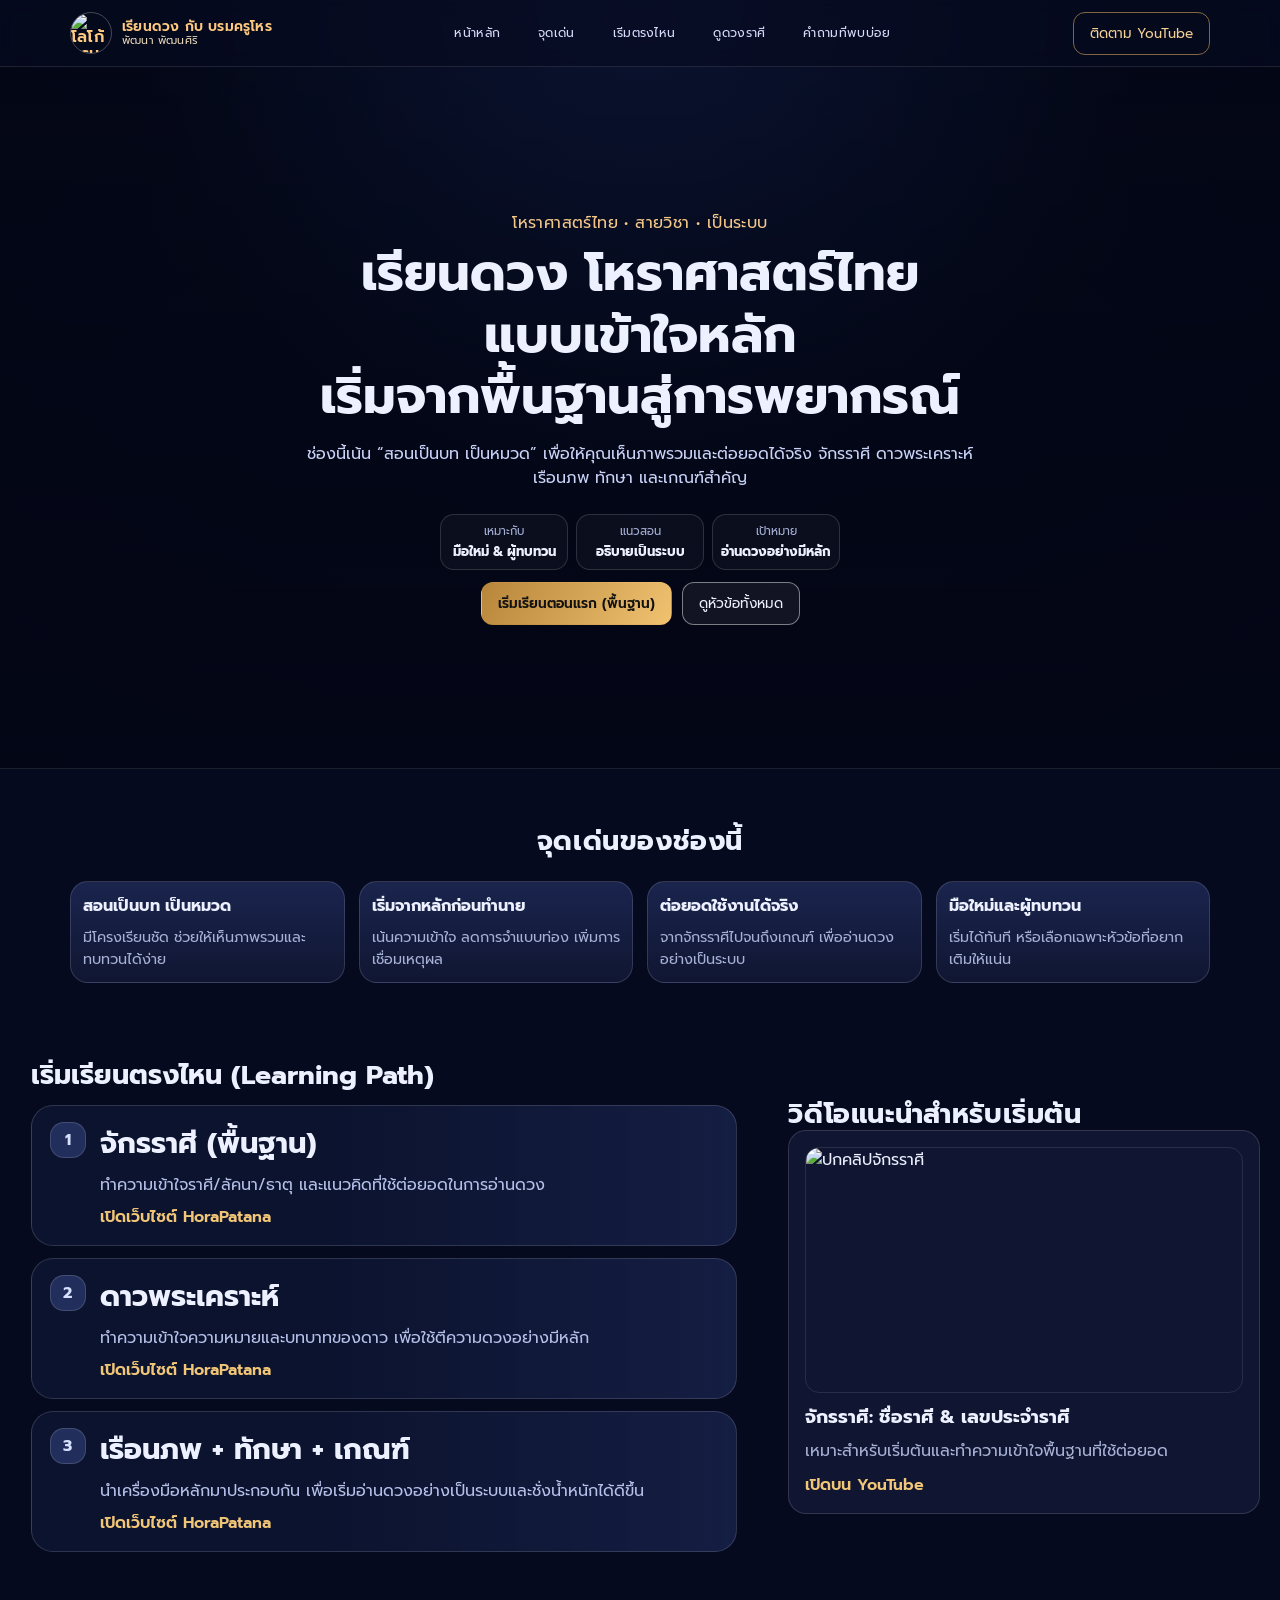
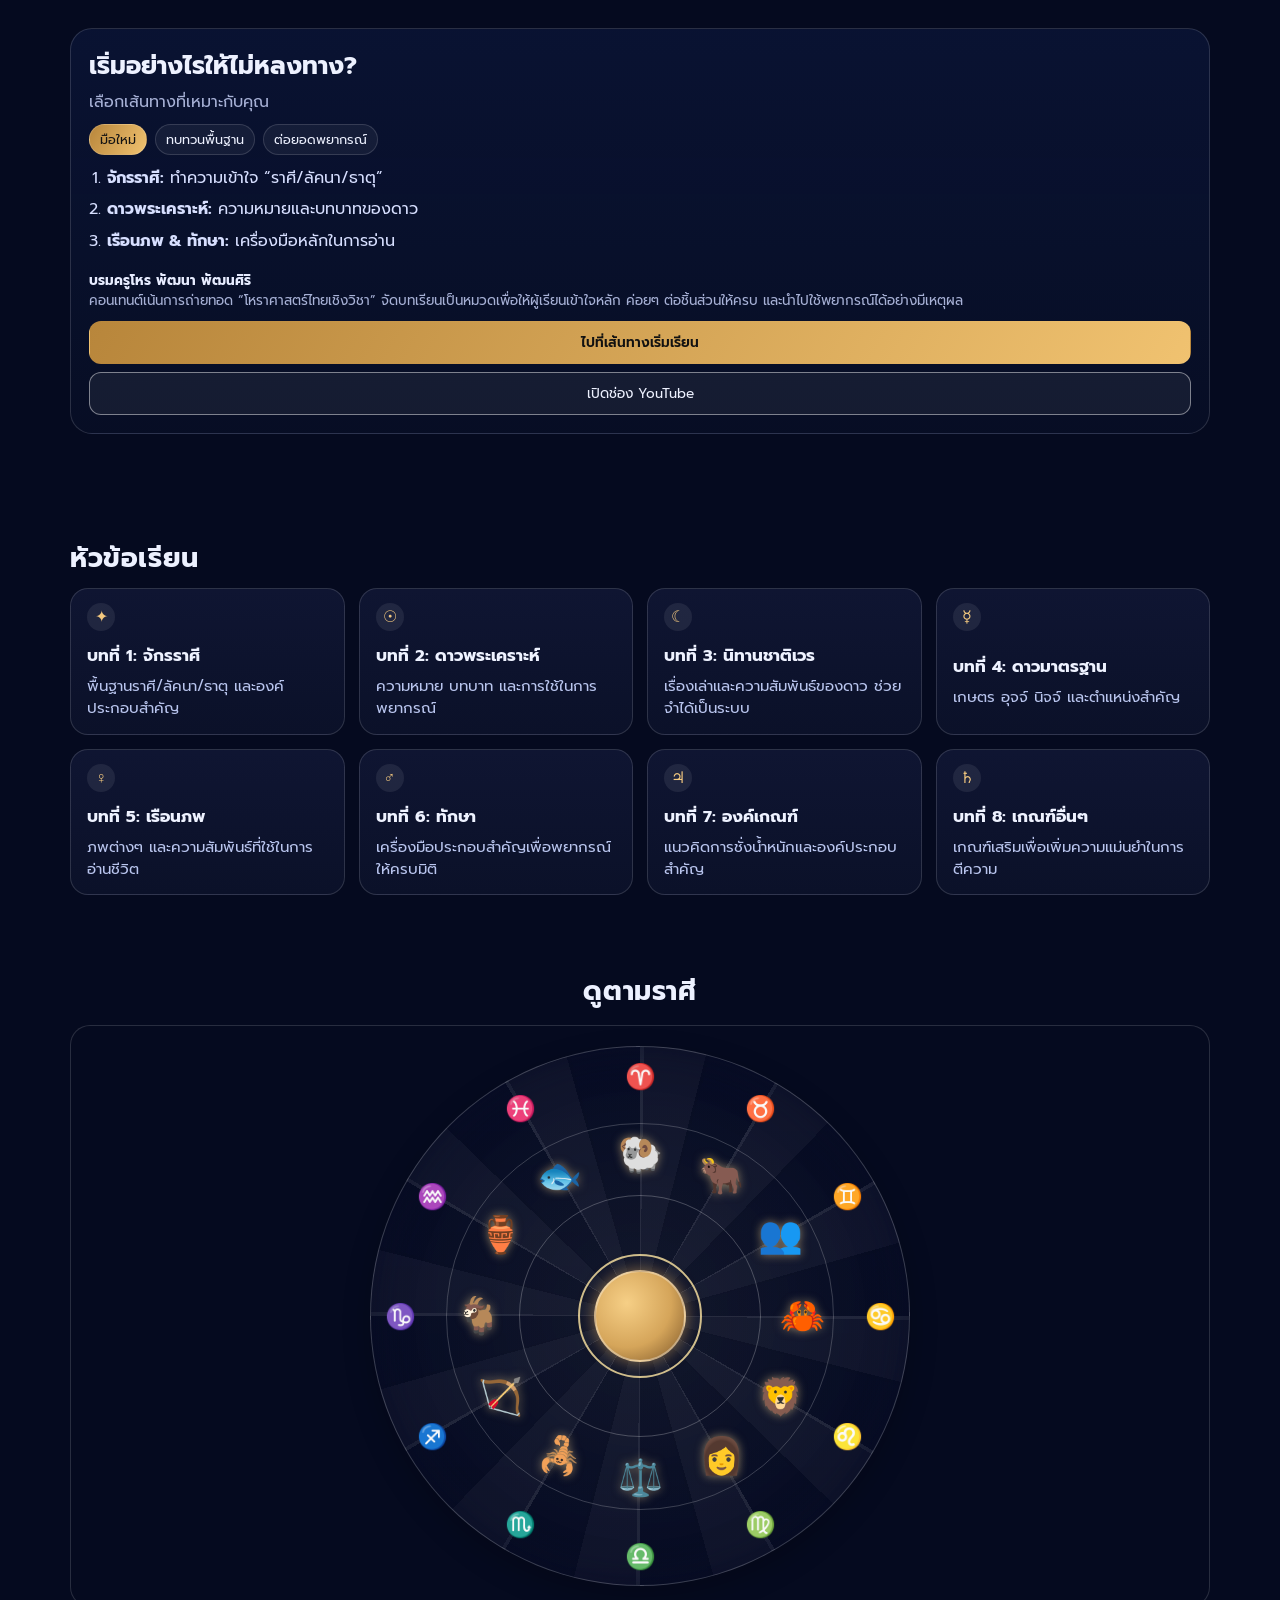
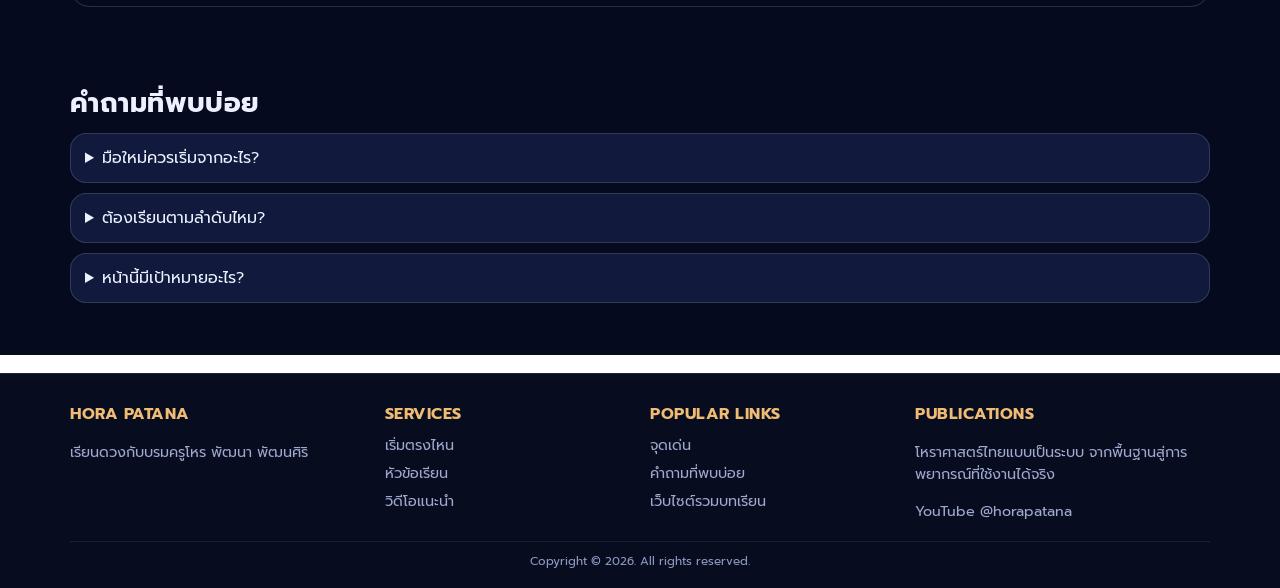
==== commit 8fceb1db: "Add files via upload" ====
--- a/index.html
+++ b/index.html
@@ -35,7 +35,7 @@
           <a href="#top">หน้าหลัก</a>
           <a href="#highlights">จุดเด่น</a>
           <a href="#path">เริ่มตรงไหน</a>
-          <a href="#videos">วิดีโอแนะนำ</a>
+          <a href="#zodiac-wheel">ดูดวงราศี</a>
           <a href="#faq">คำถามที่พบบ่อย</a>
         </nav>
         <a class="btn btn-outline" href="https://www.youtube.com/@horapatana/videos" target="_blank" rel="noreferrer">ติดตาม YouTube</a>
--- a/styles.css
+++ b/styles.css
@@ -748,8 +748,7 @@
   --wheel-size: min(540px, 90vw);
   border: 1px solid var(--line);
   border-radius: 20px;
-  background: linear-gradient(rgba(5, 10, 35, 0.45), rgba(5, 10, 35, 0.65)),
-    url("img/c58d078a-856c-4aed-9ff9-0bf536e245f2.jpg") center / cover no-repeat;
+  background: url("./img/c58d078a-856c-4aed-9ff9-0bf536e245f2.jpg") center / cover no-repeat;
   padding: 20px;
   display: grid;
   place-items: center;
@@ -768,21 +767,20 @@
   position: relative;
   border: 1px solid rgba(255, 255, 255, 0.2);
   background:
-    linear-gradient(rgba(7, 12, 34, 0.45), rgba(7, 12, 34, 0.55)),
-    url("img/c58d078a-856c-4aed-9ff9-0bf536e245f2.jpg") center / cover no-repeat,
+    linear-gradient(rgba(7, 12, 34, 0.28), rgba(7, 12, 34, 0.34)),
     repeating-conic-gradient(
       from -90deg,
-      rgba(255, 255, 255, 0.08) 0deg 14.2deg,
-      rgba(0, 0, 0, 0.06) 14.2deg 15deg,
+      rgba(255, 255, 255, 0.05) 0deg 14.2deg,
+      rgba(0, 0, 0, 0.03) 14.2deg 15deg,
       transparent 15deg 30deg
     ),
     repeating-conic-gradient(
       from -90deg,
-      rgba(255, 255, 255, 0.16) 0deg 0.8deg,
+      rgba(255, 255, 255, 0.1) 0deg 0.8deg,
       transparent 0.8deg 30deg
     ),
-    radial-gradient(circle at center, rgba(255, 255, 255, 0.12), rgba(10, 16, 42, 0.85) 62%);
-  box-shadow: inset 0 0 44px rgba(8, 12, 35, 0.85), 0 10px 28px rgba(0, 0, 0, 0.3);
+    radial-gradient(circle at center, rgba(255, 255, 255, 0.08), rgba(10, 16, 42, 0.62) 62%);
+  box-shadow: inset 0 0 36px rgba(8, 12, 35, 0.62), 0 10px 28px rgba(0, 0, 0, 0.22);
   overflow: hidden;
 }
 
@@ -796,12 +794,12 @@
 
 .zodiac-wheel-circle::before {
   inset: 14%;
-  border: 1px solid rgba(255, 255, 255, 0.28);
+  border: 1px solid rgba(255, 255, 255, 0.2);
 }
 
 .zodiac-wheel-circle::after {
   inset: 27.5%;
-  border: 1px solid rgba(255, 255, 255, 0.34);
+  border: 1px solid rgba(255, 255, 255, 0.24);
 }
 
 .zodiac-icon-ring,
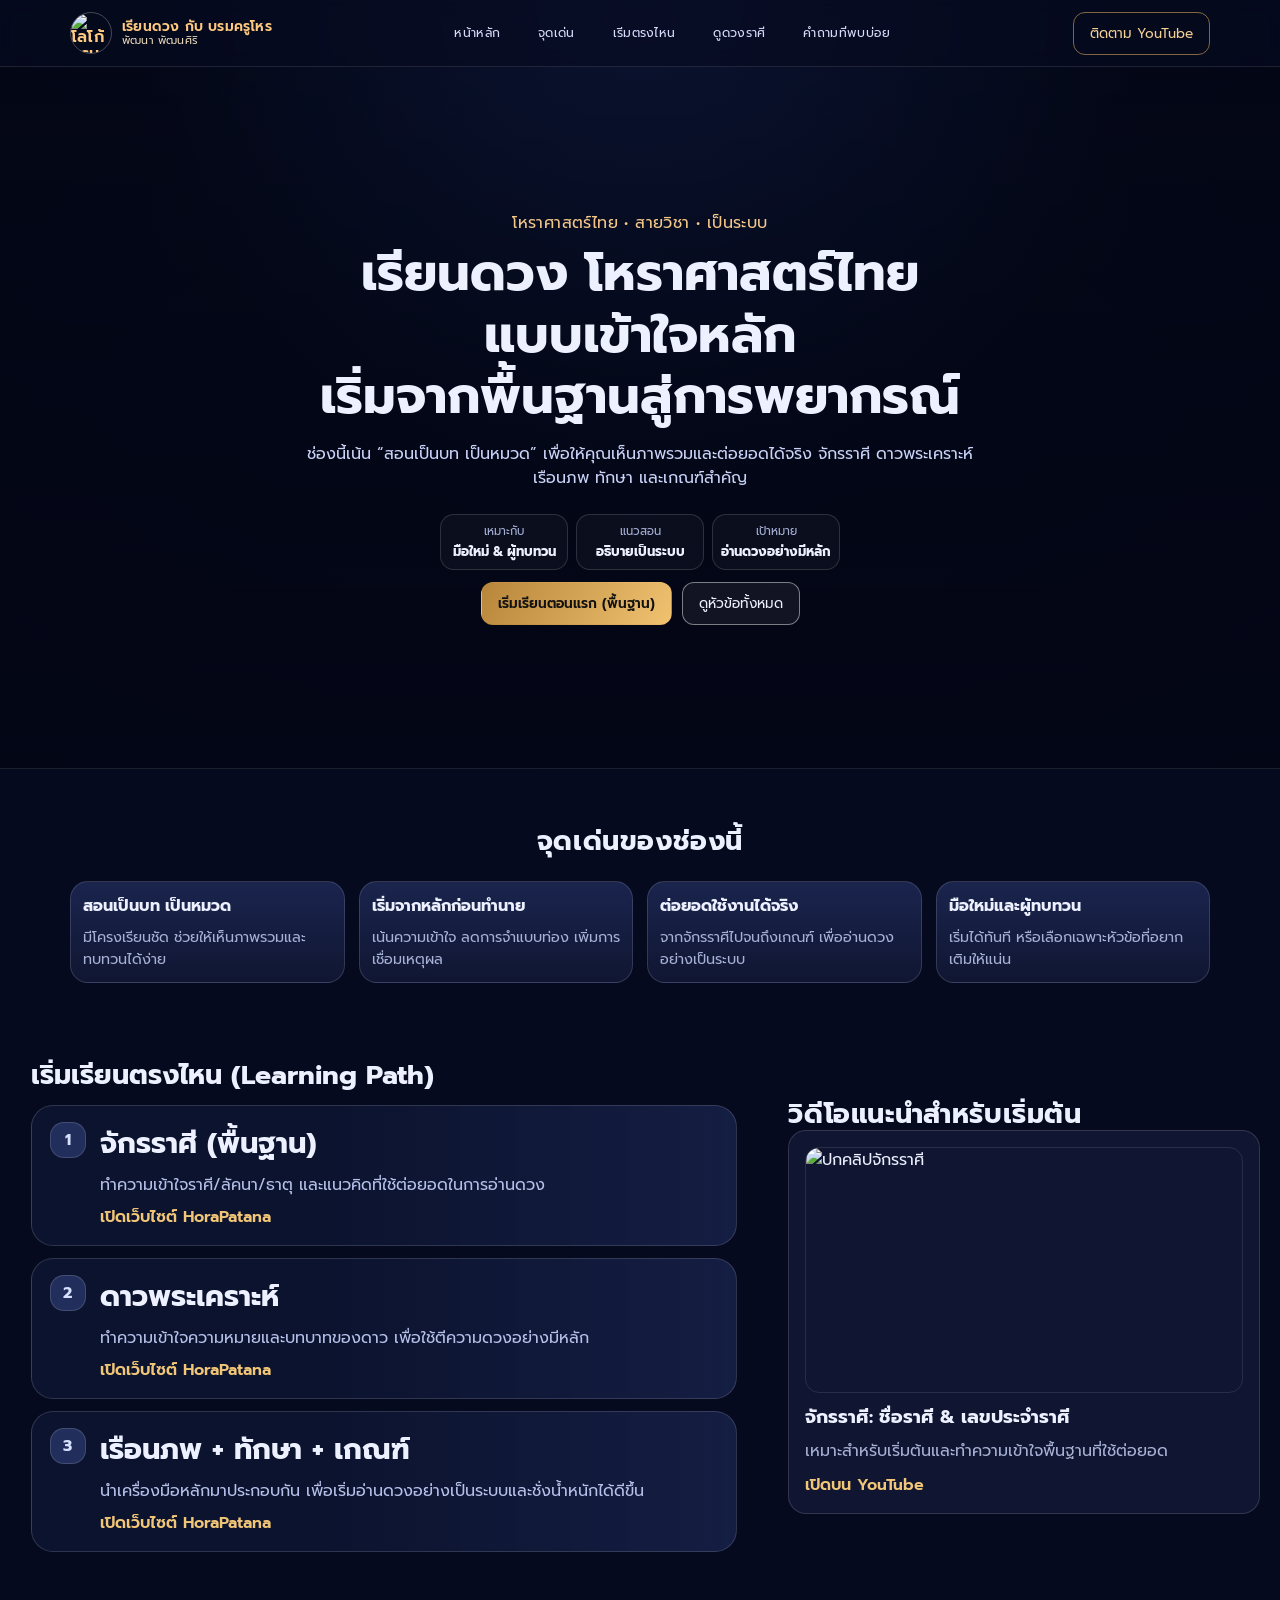
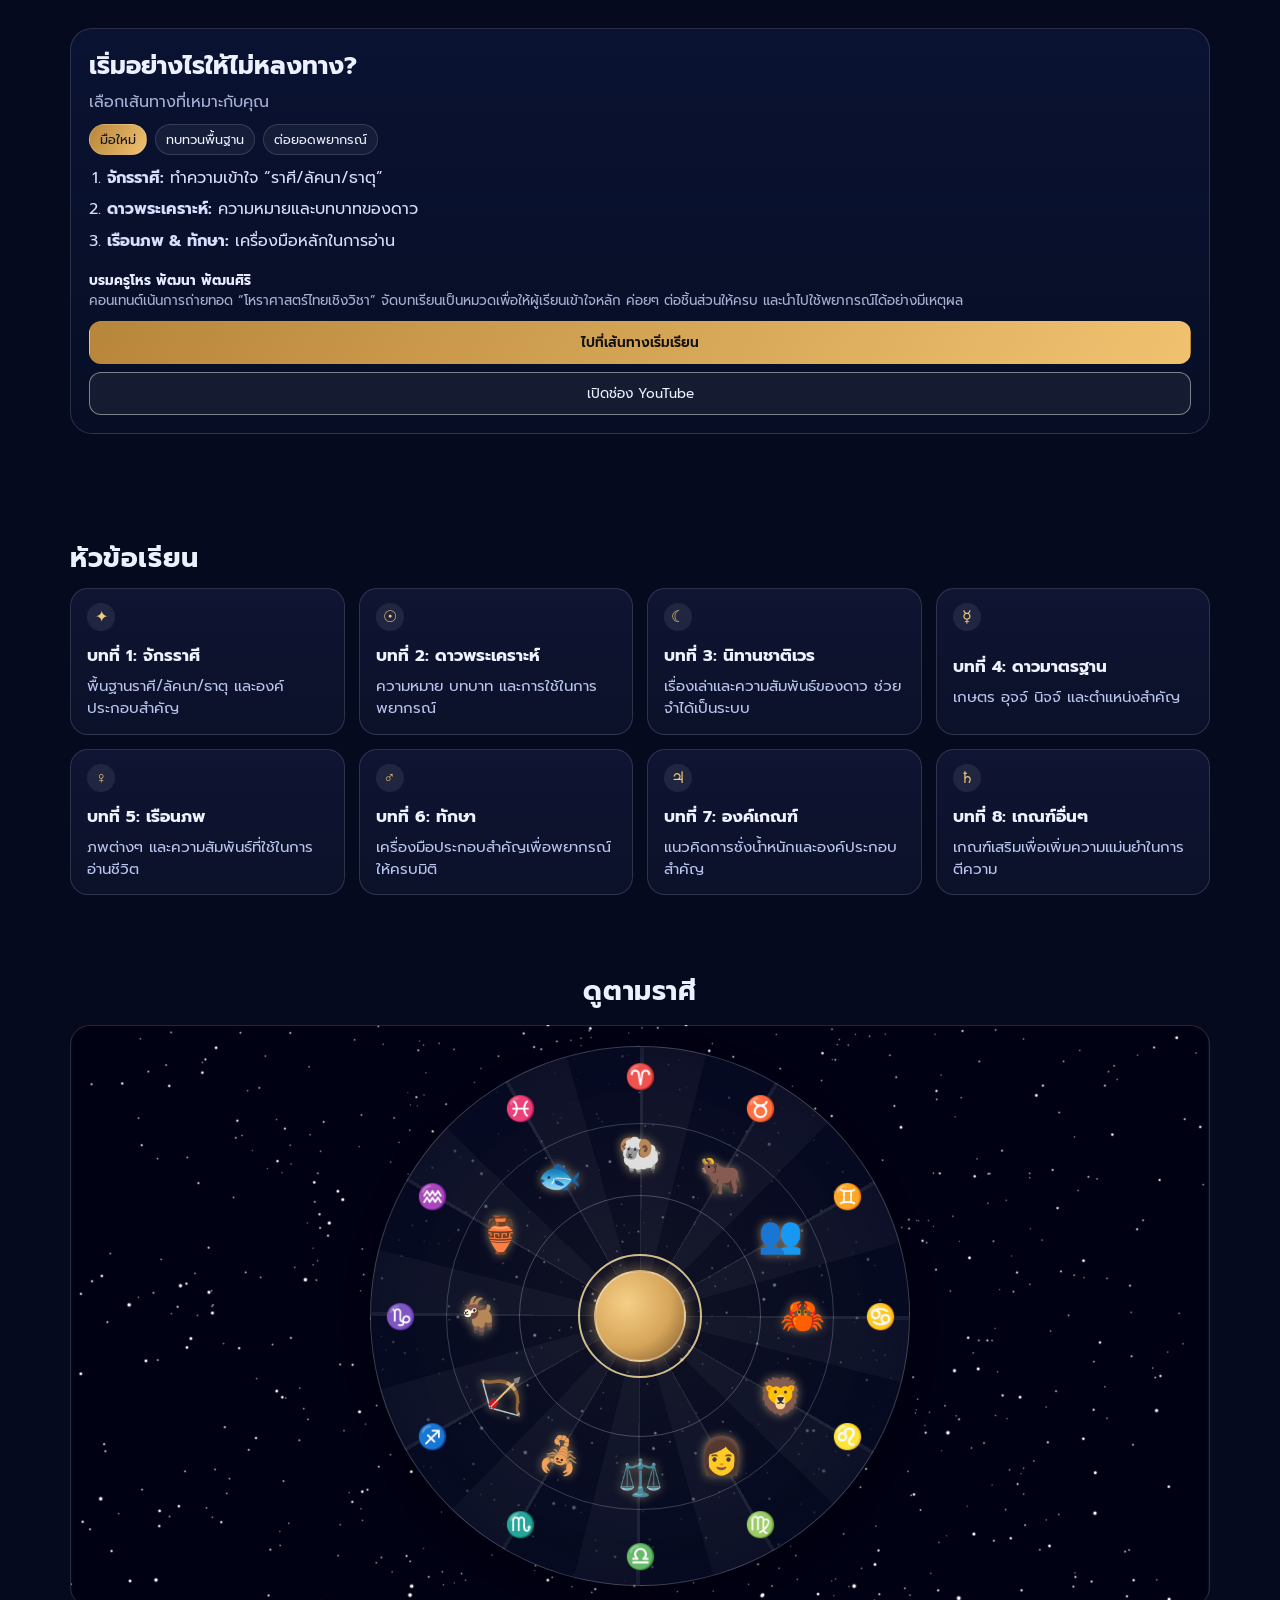
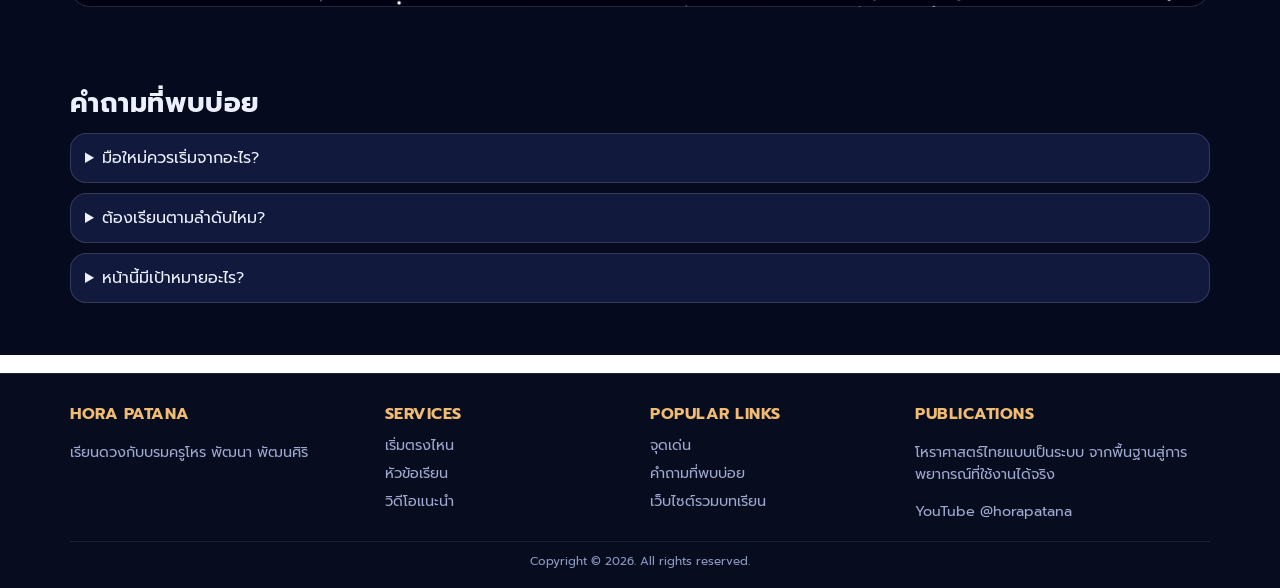
==== commit 951470b3: "Add files via upload" ====
--- a/index.html
+++ b/index.html
@@ -38,6 +38,11 @@
           <a href="#zodiac-wheel">ดูดวงราศี</a>
           <a href="#faq">คำถามที่พบบ่อย</a>
         </nav>
+        <button class="nav-toggle" type="button" aria-label="เปิดเมนู" aria-controls="mobile-menu" aria-expanded="false">
+          <span></span>
+          <span></span>
+          <span></span>
+        </button>
         <a class="btn btn-outline" href="https://www.youtube.com/@horapatana/videos" target="_blank" rel="noreferrer">ติดตาม YouTube</a>
       </div>
     </header>
--- a/styles.css
+++ b/styles.css
@@ -105,6 +105,41 @@
 .main-nav a:hover {
   background: rgba(255, 255, 255, 0.1);
   color: #ffffff;
+}
+
+.nav-toggle {
+  display: none;
+  width: 40px;
+  height: 40px;
+  border-radius: 10px;
+  border: 1px solid rgba(255, 255, 255, 0.24);
+  background: rgba(255, 255, 255, 0.06);
+  padding: 8px;
+  align-items: center;
+  justify-content: center;
+  flex-direction: column;
+  gap: 4px;
+  cursor: pointer;
+}
+
+.nav-toggle span {
+  width: 18px;
+  height: 2px;
+  background: #eef2ff;
+  border-radius: 999px;
+  display: block;
+}
+
+.nav-toggle.is-open span:nth-child(1) {
+  transform: translateY(6px) rotate(45deg);
+}
+
+.nav-toggle.is-open span:nth-child(2) {
+  opacity: 0;
+}
+
+.nav-toggle.is-open span:nth-child(3) {
+  transform: translateY(-6px) rotate(-45deg);
 }
 
 .btn {
@@ -748,7 +783,7 @@
   --wheel-size: min(540px, 90vw);
   border: 1px solid var(--line);
   border-radius: 20px;
-  background: url("./img/c58d078a-856c-4aed-9ff9-0bf536e245f2.jpg") center / cover no-repeat;
+  background: url("./c58d078a-856c-4aed-9ff9-0bf536e245f2.jpg") center / cover no-repeat;
   padding: 20px;
   display: grid;
   place-items: center;
@@ -1134,8 +1169,37 @@
     display: block;
   }
 
+  .nav-wrap {
+    position: relative;
+  }
+
   .main-nav {
     display: none;
+    position: absolute;
+    top: calc(100% + 8px);
+    right: 0;
+    width: min(280px, 92vw);
+    padding: 10px;
+    border: 1px solid rgba(255, 255, 255, 0.16);
+    border-radius: 12px;
+    background: rgba(9, 14, 37, 0.98);
+    flex-direction: column;
+    gap: 6px;
+    z-index: 30;
+  }
+
+  .main-nav.is-open {
+    display: flex;
+  }
+
+  .main-nav a {
+    width: 100%;
+    text-transform: none;
+  }
+
+  .nav-toggle {
+    display: inline-flex;
+    margin-left: auto;
   }
 
   .container {
@@ -1237,6 +1301,16 @@
     grid-template-columns: 1fr;
   }
 
+  #topics .zodiac-item {
+    min-height: 132px;
+    padding-top: 62px;
+  }
+
+  #topics .zodiac-item::before {
+    top: 12px;
+    left: 14px;
+  }
+
   .stat-item {
     justify-content: flex-start;
   }
@@ -1328,6 +1402,11 @@
     padding: 12px;
   }
 
+  #topics .zodiac-item {
+    min-height: 128px;
+    padding-top: 58px;
+  }
+
   #topics .zodiac-item h3 {
     font-size: 0.98rem;
   }
